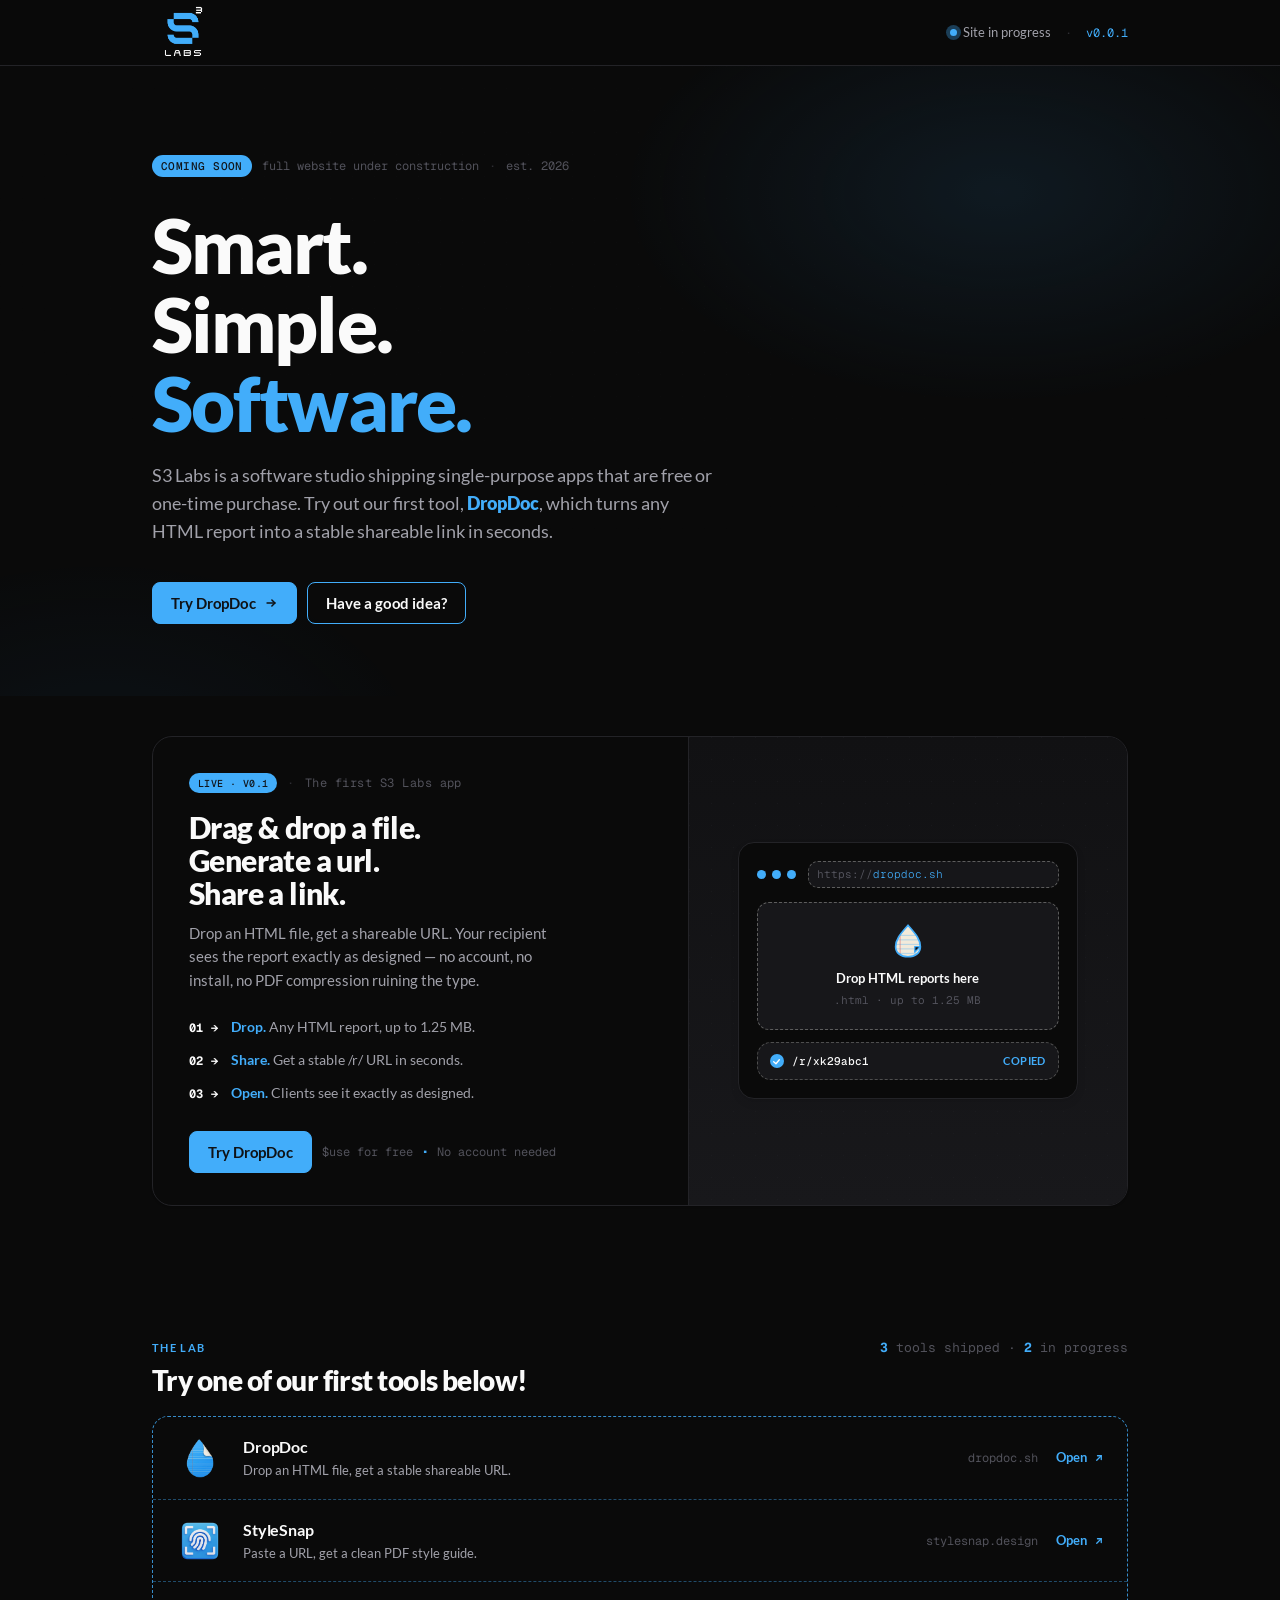
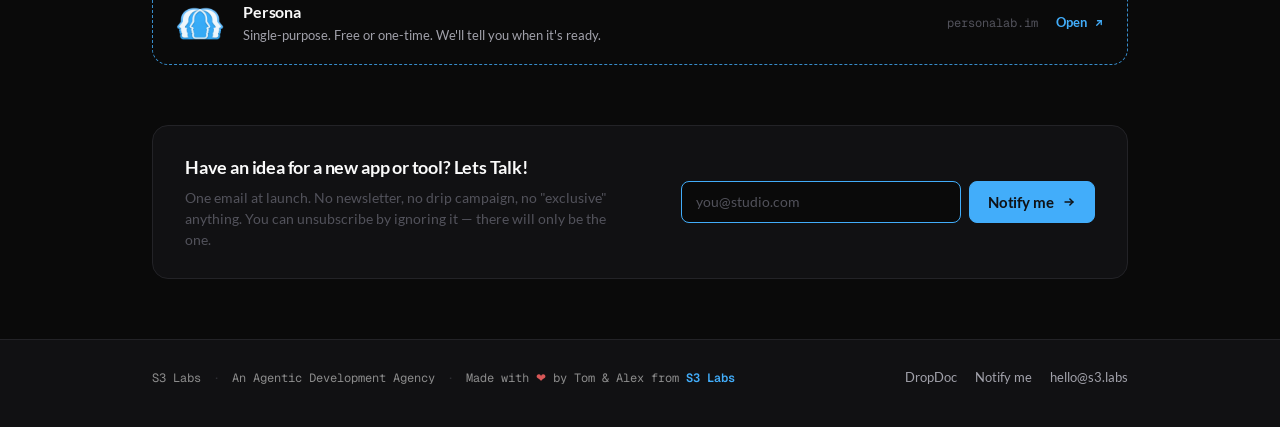
==== index.html @ e174dac1 "Cache-bust favicon with version query string Co-Authored-By: Claude Opus 4.8 (1M context) <noreply@a" ====
<!DOCTYPE html>
<html lang="en">
<head>
<meta charset="UTF-8" />
<meta name="viewport" content="width=device-width, initial-scale=1.0" />
<meta name="color-scheme" content="dark" />
<title>S3 Labs — Small software for people who want less software</title>
<meta name="description" content="S3 Labs is a software studio shipping single-purpose apps. No subscriptions, no upsells. DropDoc is live now." />
<link rel="icon" href="assets/favicon.png?v=2" type="image/png" />
<link rel="stylesheet" href="colors_and_type.css" />
<link rel="preconnect" href="https://fonts.googleapis.com" />
<link rel="preconnect" href="https://fonts.gstatic.com" crossorigin />
<link href="https://fonts.googleapis.com/css2?family=Geist+Mono:wght@400;500;700&display=swap" rel="stylesheet" />
<style>
  *,*::before,*::after{box-sizing:border-box;}
  html,body{margin:0;padding:0;}
  html{scroll-behavior:smooth;color-scheme:dark;}
  body{
    font-family:var(--font-sans);
    color:var(--text-primary);
    background:var(--surface-0);
    font-size:var(--fs-base);
    line-height:var(--lh-base);
    -webkit-font-smoothing:antialiased;
    -moz-osx-font-smoothing:grayscale;
  }
  a{color:inherit;text-decoration:none;}
  button{font:inherit;color:inherit;background:none;border:0;cursor:pointer;padding:0;}

  .container{max-width:1024px;margin:0 auto;padding:0 24px;}

  /* ---------- Header ---------- */
  .site-header{
    position:sticky;top:0;z-index:20;
    height:66px;
    background:rgba(10,10,10,.78);
    -webkit-backdrop-filter:blur(20px);
    backdrop-filter:blur(20px);
    border-bottom:1px solid var(--surface-border);
  }
  .site-header .inner{display:flex;align-items:center;justify-content:space-between;height:100%;}
  .brand-lockup{display:inline-flex;align-items:center;gap:10px;}
  .brand-logo{display:block;width:62px;height:64px;object-fit:contain;}
  .header-meta{
    display:flex;align-items:center;gap:14px;
    font-family:var(--font-mono);
    font-size:var(--fs-xs);
    color:var(--text-tertiary);
    font-variant-numeric:tabular-nums;
  }
  .header-meta .sep{color:var(--surface-border-strong);}
  .status-pill{
    display:inline-flex;align-items:center;gap:6px;
    font-family:var(--font-sans);
    font-size:13px;
    font-weight:var(--fw-regular);
    color:var(--text-secondary);
    line-height:1;
  }
  .status-dot{
    width:7px;height:7px;border-radius:50%;
    background:var(--brand);
    box-shadow:0 0 0 4px var(--brand-ring);
    animation:status-breath 2.4s var(--ease-out) infinite;
  }
  .header-version{color:var(--brand);}
  @keyframes status-breath{
    0%,100%{opacity:.85;}
    50%{opacity:1;box-shadow:0 0 0 6px var(--brand-ring);}
  }

  /* ---------- Hero ---------- */
  .hero{
    position:relative;
    padding:88px 0 72px;
    overflow:hidden;
  }
  .hero-aura{
    position:absolute;inset:0;pointer-events:none;
    background:
      radial-gradient(640px 360px at 78% 20%, var(--brand-soft) 0%, transparent 60%),
      radial-gradient(520px 320px at 8% 110%, rgba(46,157,241,.08) 0%, transparent 65%);
    opacity:.7;
  }
  .hero-aura::after{
    content:"";
    position:absolute;inset:0;
    background-image:
      linear-gradient(135deg,var(--surface-border) 1px,transparent 1px);
    background-size:22px 22px;
    opacity:.18;
    mask-image:radial-gradient(ellipse 70% 60% at 50% 30%,#000 30%,transparent 75%);
    -webkit-mask-image:radial-gradient(ellipse 70% 60% at 50% 30%,#000 30%,transparent 75%);
  }
  .hero .container{position:relative;}
  .hero-eyebrow{
    display:inline-flex;align-items:center;gap:10px;
    margin-bottom:28px;
    font-family:var(--font-mono);
    font-size:var(--fs-xs);
    color:var(--text-tertiary);
    font-variant-numeric:tabular-nums;
  }
  .pill{
    display:inline-flex;align-items:center;
    height:22px;padding:0 8px;
    border:1px solid var(--surface-border);
    border-radius:var(--radius-full);
    background:var(--surface-1);
    font-family:var(--font-sans);
    font-size:11px;
    font-weight:var(--fw-bold);
    letter-spacing:.04em;
    color:var(--text-secondary);
    text-transform:uppercase;
  }
  .pill.brand{
    background:var(--brand);
    border-color:transparent;
    color:#11151a;
    font-family:var(--font-mono);
    font-weight:500;
  }
  .dot{color:var(--surface-border-strong);}

  .hero h1{
    margin:0 0 20px;
    font-family:var(--font-sans);
    font-weight:var(--fw-black);
    font-size:clamp(40px,6.6vw,76px);
    line-height:1.04;
    letter-spacing:-0.025em;
    color:var(--text-primary);
    max-width:14ch;
    text-wrap:pretty;
  }
  .hero h1 .muted{color:var(--brand);display:block;}
  .hero-lead{
    margin:0 0 36px;
    font-size:18px;
    line-height:1.55;
    color:var(--text-secondary);
    max-width:56ch;
    font-weight:var(--fw-regular);
  }
  .hero-lead .brand-bold{color:var(--brand);font-weight:var(--fw-black);}
  .hero-ctas{display:flex;flex-wrap:wrap;gap:10px;align-items:center;}

  /* ---------- Buttons ---------- */
  .btn{
    display:inline-flex;align-items:center;gap:8px;
    height:42px;padding:0 18px;
    border-radius:var(--radius-md);
    font-size:var(--fs-md);
    font-weight:var(--fw-bold);
    letter-spacing:-0.005em;
    transition:background-color var(--dur-base) var(--ease-out),
               color var(--dur-base) var(--ease-out),
               border-color var(--dur-base) var(--ease-out);
  }
  .btn:focus-visible{
    outline:none;
    box-shadow:0 0 0 2px var(--brand-ring);
    border-color:var(--brand);
  }
  .btn-primary{
    background:var(--brand);color:#0f1216;
    border:1px solid var(--brand);
  }
  .btn-primary:hover{background:var(--brand-hover);border-color:var(--brand-hover);color:#0f1216;}
  .btn-ghost{
    background:transparent;
    color:var(--text-primary);
    border:1px solid var(--brand);
  }
  .btn-ghost:hover{background:var(--surface-1);border-color:var(--brand-hover);}
  .arrow{transition:transform var(--dur-base) var(--ease-out);}
  .btn:hover .arrow{transform:translateX(2px);}

  /* ---------- Featured DropDoc card ---------- */
  .featured{
    padding:40px 0 72px;
  }
  .featured-card{
    position:relative;
    border:1px solid var(--surface-border);
    border-radius:var(--radius-2xl);
    background:var(--surface-0);
    overflow:hidden;
    box-shadow:var(--shadow-sm);
    display:grid;
    grid-template-columns:1.1fr .9fr;
  }
  .featured-card .left{
    padding:36px 36px 32px;
    border-right:1px solid var(--surface-border);
    display:flex;flex-direction:column;
  }
  .featured-eyebrow{
    display:flex;align-items:center;gap:10px;
    font-family:var(--font-mono);
    font-size:var(--fs-xs);
    color:var(--text-tertiary);
    margin-bottom:18px;
    letter-spacing:.04em;
  }
  .featured-eyebrow .pill{height:20px;font-size:10px;}
  .featured-card h2{
    margin:0 0 12px;
    font-size:30px;
    font-weight:var(--fw-black);
    letter-spacing:-0.02em;
    line-height:1.1;
    color:var(--text-primary);
  }
  .featured-card .lede{
    margin:0 0 24px;
    font-size:15px;
    line-height:1.55;
    color:var(--text-secondary);
    max-width:42ch;
  }
  .steps{
    list-style:none;margin:0 0 28px;padding:0;
    display:grid;gap:12px;
  }
  .step{
    display:grid;
    grid-template-columns:auto 1fr;
    gap:12px;align-items:baseline;
  }
  .step-num{
    font-family:var(--font-mono);
    font-size:var(--fs-xs);
    color:var(--text-primary);
    font-weight:var(--fw-bold);
    letter-spacing:.04em;
    white-space:nowrap;
  }
  .step-text{font-size:14px;color:var(--text-primary);}
  .step-text b{font-weight:var(--fw-bold);color:var(--brand);}
  .step-text span{color:var(--text-secondary);}
  .featured-cta{margin-top:auto;display:flex;align-items:center;gap:10px;flex-wrap:wrap;}
  .featured-meta{
    font-family:var(--font-mono);font-size:var(--fs-xs);
    color:var(--text-tertiary);font-variant-numeric:tabular-nums;
    display:inline-flex;align-items:center;gap:8px;
  }
  .featured-meta .sep{color:var(--brand);font-weight:var(--fw-black);font-size:14px;}

  /* Right side mini-mock */
  .featured-card .right{
    position:relative;
    padding:32px;
    background:
      linear-gradient(180deg,var(--surface-1) 0%,var(--surface-2) 100%);
    display:flex;align-items:center;justify-content:center;
    overflow:hidden;
  }
  .right::before{
    content:"";position:absolute;inset:0;
    background-image:linear-gradient(135deg,var(--surface-border) 1px,transparent 1px);
    background-size:22px 22px;
    opacity:.35;
    pointer-events:none;
  }
  .mock{
    position:relative;
    width:100%;max-width:340px;
    background:var(--surface-0);
    border:1px solid var(--surface-border);
    border-radius:var(--radius-xl);
    padding:18px;
    box-shadow:var(--shadow-md);
  }
  .mock-bar{
    display:flex;align-items:center;gap:6px;
    margin-bottom:14px;
  }
  .mock-bar .tl{width:9px;height:9px;border-radius:50%;background:var(--brand);}
  .mock-url{
    margin-left:6px;
    flex:1;
    font-family:var(--font-mono);
    font-size:11px;
    color:var(--text-tertiary);
    background:#161619;
    border:1px dashed #5d5d5d;
    border-radius:10px;
    padding:4px 8px;
    overflow:hidden;text-overflow:ellipsis;white-space:nowrap;
  }
  .mock-url b{color:var(--brand);font-weight:300;}
  .mock-drop{
    border:1.5px dashed #5d5d5d;
    border-radius:var(--radius-lg);
    padding:20px;
    text-align:center;
    background:#17171a;
    position:relative;
    transition:border-color var(--dur-base) var(--ease-out),background-color var(--dur-base) var(--ease-out);
  }
  .mock-drop.over{
    border-color:var(--brand);
    background:var(--brand-soft);
  }
  .mock-drop .mark{
    width:36px;height:36px;margin:0 auto 10px;
    animation:brand-pulse 3.6s var(--ease-out) infinite;
  }
  @keyframes brand-pulse{
    0%,100%{transform:scale(1);opacity:.92;}
    50%{transform:scale(1.04);opacity:1;}
  }
  .mock-drop .label{font-size:13px;font-weight:var(--fw-bold);color:var(--text-primary);}
  .mock-drop .hint{
    margin-top:4px;
    font-family:var(--font-mono);
    font-size:11px;color:var(--text-tertiary);
  }
  .mock-result{
    display:flex;align-items:center;gap:8px;
    margin-top:12px;padding:10px 12px;
    border:1px dashed #4e4e4e;
    border-radius:14px;
    background:#17171a;
    font-family:var(--font-mono);
    font-size:11px;
    color:var(--text-secondary);
  }
  .mock-result .check{
    width:14px;height:14px;flex:0 0 14px;
    color:#fff;background:var(--brand);
    border-radius:50%;
    display:inline-flex;align-items:center;justify-content:center;
  }
  .mock-result .slug{color:var(--text-primary);font-weight:500;}
  .mock-result .copied{
    margin-left:auto;
    color:var(--brand);font-weight:var(--fw-bold);
    font-family:var(--font-sans);font-size:11px;
    letter-spacing:.04em;text-transform:uppercase;
  }

  /* ---------- Roadmap ---------- */
  .roadmap{padding:60px 0;}
  .section-head{
    display:flex;align-items:baseline;justify-content:space-between;
    gap:24px;margin-bottom:20px;
  }
  .section-eyebrow{
    font-family:var(--font-sans);
    font-size:11px;font-weight:var(--fw-bold);
    color:var(--brand);
    letter-spacing:.12em;
    text-transform:uppercase;
    padding-bottom:4px;
  }
  .section-title{
    margin:4px 0 0;
    font-size:28px;font-weight:var(--fw-black);
    letter-spacing:-0.02em;line-height:1.15;
    color:var(--text-primary);
  }
  .section-title .muted{color:var(--text-tertiary);}
  .section-meta{
    font-family:var(--font-mono);
    font-size:13px;
    color:var(--text-tertiary);
    font-variant-numeric:tabular-nums;
    white-space:nowrap;
  }
  .section-meta .num{color:var(--brand);font-weight:var(--fw-bold);}
  .section-meta .label{color:var(--text-tertiary);}

  .lab-list{
    border:1px dashed rgba(66,173,250,.8);
    border-radius:var(--radius-xl);
    overflow:hidden;
    background:transparent;
  }
  .lab-row{
    display:grid;
    grid-template-columns:auto 1fr auto auto;
    gap:18px;align-items:center;
    padding:18px 22px;
    border-bottom:1px dashed rgba(66,173,250,.4);
    transition:background-color var(--dur-base) var(--ease-out);
    cursor:pointer;
  }
  .lab-row:last-child{border-bottom:0;}
  .lab-row:hover{background:rgba(66,173,250,.06);}
  .lab-icon{
    width:50px;height:40px;
    border-radius:8px;
    display:block;
    object-fit:contain;
    background:transparent;
  }
  .lab-status{
    font-family:var(--font-sans);
    font-size:10px;font-weight:var(--fw-bold);
    letter-spacing:.1em;text-transform:uppercase;
    display:inline-flex;align-items:center;gap:6px;
  }
  .lab-status.live{color:var(--brand);}
  .lab-status.soon{color:var(--text-tertiary);}
  .lab-status .pip{
    width:6px;height:6px;border-radius:50%;
    background:currentColor;
  }
  .lab-name{
    display:flex;flex-direction:column;gap:2px;min-width:0;
  }
  .lab-name .n{font-size:16px;font-weight:var(--fw-bold);color:var(--text-primary);letter-spacing:-0.01em;}
  .lab-name .d{font-size:13px;color:var(--text-secondary);overflow:hidden;text-overflow:ellipsis;white-space:nowrap;}
  .lab-host{
    font-family:var(--font-mono);
    font-size:var(--fs-xs);
    color:var(--text-tertiary);
    font-variant-numeric:tabular-nums;
  }
  .lab-action{
    display:inline-flex;align-items:center;gap:6px;
    font-size:13px;font-weight:var(--fw-bold);
    color:var(--brand);
  }
  .lab-row:hover .lab-action .arrow{transform:translateX(2px);}

  /* ---------- Notify ---------- */
  .notify{
    padding:0 0 60px;
  }
  .notify-card{
    border:1px solid var(--surface-border);
    border-radius:var(--radius-xl);
    background:var(--surface-1);
    padding:28px 32px;
    display:grid;
    grid-template-columns:1fr auto;
    gap:24px;align-items:center;
  }
  .notify-card h3{
    margin:0 0 6px;font-size:18px;font-weight:var(--fw-bold);letter-spacing:-0.01em;
    color:var(--text-primary);
  }
  .notify-card p{margin:0;color:var(--text-tertiary);font-size:14px;max-width:54ch;}
  .notify-form{display:flex;gap:8px;align-items:center;}
  .notify-form input{
    height:42px;width:280px;
    padding:0 14px;
    font-family:var(--font-sans);font-size:14px;color:var(--text-primary);
    background:var(--surface-0);
    border:1px solid var(--brand);
    border-radius:var(--radius-md);
    transition:border-color var(--dur-base) var(--ease-out),box-shadow var(--dur-base) var(--ease-out);
  }
  .notify-form input::placeholder{color:var(--text-tertiary);}
  .notify-form input:focus{
    outline:none;border-color:var(--brand);
    box-shadow:0 0 0 3px var(--brand-ring);
  }
  .notify-form input.error{border-color:var(--danger);}
  .notify-success{
    display:none;align-items:center;gap:10px;
    padding:10px 14px;
    background:var(--brand-soft);
    border-radius:var(--radius-md);
    color:var(--brand-deep);
    font-size:14px;font-weight:var(--fw-bold);
  }
  .notify-success.show{display:inline-flex;}
  .notify-form.hidden{display:none;}
  .check-circle{
    width:16px;height:16px;border-radius:50%;
    background:var(--brand);color:#fff;
    display:inline-flex;align-items:center;justify-content:center;
  }

  /* ---------- Footer ---------- */
  .site-footer{
    border-top:1px solid var(--surface-border);
    padding:28px 0 40px;
    background:var(--surface-1);
  }
  .footer-inner{
    display:flex;align-items:center;justify-content:space-between;gap:20px;flex-wrap:wrap;
  }
  .footer-meta{
    font-family:var(--font-mono);font-size:var(--fs-xs);
    color:#8c8c8c;font-variant-numeric:tabular-nums;
    display:flex;align-items:center;gap:12px;flex-wrap:wrap;
  }
  .footer-meta .sep{color:var(--surface-border-strong);}
  .footer-meta .s3-link{color:var(--brand);font-weight:600;transition:color var(--dur-base) var(--ease-out);}
  .footer-meta .s3-link:hover{color:var(--brand-hover);}
  .footer-links{display:flex;gap:18px;font-size:13px;color:var(--text-secondary);}
  .footer-links a{transition:color var(--dur-base) var(--ease-out);}
  .footer-links a:hover{color:var(--brand);}

  /* ---------- Tiny screen ---------- */
  @media (max-width:760px){
    .featured-card{grid-template-columns:1fr;}
    .featured-card .left{border-right:0;border-bottom:1px solid var(--surface-border);padding:28px;}
    .featured-card .right{padding:28px;}
    .lab-row{grid-template-columns:auto 1fr;gap:8px 14px;}
    .lab-icon{width:36px;height:32px;}
    .lab-host,.lab-action{display:none;}
    .notify-card{grid-template-columns:1fr;}
    .notify-form input{width:100%;}
    .hero{padding:64px 0 56px;}
  }
</style>
</head>
<body>

<header class="site-header">
  <div class="container inner">
    <a class="brand-lockup" href="#top" aria-label="S3 Labs home">
      <img class="brand-logo" src="assets/s3-logo.png" alt="S3 Labs" width="62" height="64" />
    </a>
    <div class="header-meta">
      <span class="status-pill"><span class="status-dot" aria-hidden="true"></span>Site in progress</span>
      <span class="sep" aria-hidden="true">·</span>
      <span class="header-version">v0.0.1</span>
    </div>
  </div>
</header>

<main>
  <!-- HERO -->
  <section class="hero" id="top">
    <div class="hero-aura" aria-hidden="true"></div>
    <div class="container">
      <div class="hero-eyebrow">
        <span class="pill brand">Coming soon</span>
        <span>full website under construction</span>
        <span class="dot" aria-hidden="true">·</span>
        <span>est. 2026</span>
      </div>
      <h1>
        Smart.<br/>Simple.<br/>
        <span class="muted">Software.</span>
      </h1>
      <p class="hero-lead">
        S3 Labs is a software studio shipping single-purpose apps that are free or one-time purchase. Try out our first tool, <b class="brand-bold">DropDoc</b>, which turns any HTML report into a stable shareable link in seconds.
      </p>
      <div class="hero-ctas">
        <a class="btn btn-primary" href="https://dropdoc.sh" target="_blank" rel="noopener">
          Try DropDoc
          <svg class="arrow" width="14" height="14" viewBox="0 0 16 16" fill="none" stroke="currentColor" stroke-width="1.75" stroke-linecap="round" stroke-linejoin="round" aria-hidden="true">
            <path d="M3.5 8 H12.5" />
            <path d="M9 4.5 L12.5 8 L9 11.5" />
          </svg>
        </a>
        <a class="btn btn-ghost" href="#notify">Have a good idea?</a>
      </div>
    </div>
  </section>

  <!-- FEATURED DROPDOC -->
  <section class="featured" id="dropdoc">
    <div class="container">
      <div class="featured-card">
        <div class="left">
          <div class="featured-eyebrow">
            <span class="pill brand">Live · v0.1</span>
            <span class="dot" aria-hidden="true">·</span>
            <span>The first S3 Labs app</span>
          </div>
          <h2>Drag &amp; drop a file.<br/>Generate a url.<br/>Share a link.</h2>
          <p class="lede">
            Drop an HTML file, get a shareable URL. Your recipient sees the report exactly as designed — no account, no install, no PDF compression ruining the type.
          </p>
          <ul class="steps">
            <li class="step">
              <span class="step-num">01 →</span>
              <span class="step-text"><b>Drop.</b> <span>Any HTML report, up to 1.25 MB.</span></span>
            </li>
            <li class="step">
              <span class="step-num">02 →</span>
              <span class="step-text"><b>Share.</b> <span>Get a stable /r/ URL in seconds.</span></span>
            </li>
            <li class="step">
              <span class="step-num">03 →</span>
              <span class="step-text"><b>Open.</b> <span>Clients see it exactly as designed.</span></span>
            </li>
          </ul>
          <div class="featured-cta">
            <a class="btn btn-primary" href="https://dropdoc.sh" target="_blank" rel="noopener">Try DropDoc</a>
            <span class="featured-meta">
              <span>$use for free</span>
              <span class="sep">·</span>
              <span>No account needed</span>
            </span>
          </div>
        </div>

        <div class="right" aria-hidden="true">
          <div class="mock" id="mock">
            <div class="mock-bar">
              <span class="tl"></span><span class="tl"></span><span class="tl"></span>
              <span class="mock-url">https://<b>dropdoc.sh</b></span>
            </div>
            <div class="mock-drop" id="mockDrop">
              <div class="mark">
                <!-- Drop mark -->
                <svg viewBox="0 0 32 32" width="36" height="36" aria-hidden="true">
                  <defs>
                    <clipPath id="drop">
                      <path d="M16 2 C 22 9, 27 14, 27 21 C 27 26.5, 22.5 30, 16 30 C 9.5 30, 5 26.5, 5 21 C 5 14, 10 9, 16 2 Z"/>
                    </clipPath>
                  </defs>
                  <g clip-path="url(#drop)">
                    <rect x="0" y="0" width="32" height="32" fill="var(--mark-cream)"/>
                    <line x1="2" y1="11" x2="30" y2="11" stroke="var(--brand)" stroke-width=".6" opacity=".55"/>
                    <line x1="2" y1="15" x2="30" y2="15" stroke="var(--brand)" stroke-width=".6" opacity=".55"/>
                    <line x1="2" y1="19" x2="30" y2="19" stroke="var(--brand)" stroke-width=".6" opacity=".55"/>
                    <line x1="2" y1="23" x2="30" y2="23" stroke="var(--brand)" stroke-width=".6" opacity=".55"/>
                    <line x1="2" y1="27" x2="30" y2="27" stroke="var(--brand)" stroke-width=".6" opacity=".55"/>
                    <line x1="9" y1="3" x2="9" y2="30" stroke="var(--mark-red)" stroke-width=".6" opacity=".75"/>
                  </g>
                  <path d="M16 2 C 22 9, 27 14, 27 21 C 27 26.5, 22.5 30, 16 30 C 9.5 30, 5 26.5, 5 21 C 5 14, 10 9, 16 2 Z" fill="none" stroke="var(--brand)" stroke-width="1.5" stroke-linejoin="round"/>
                  <path d="M22 26 L27 21 L22 21 Z" fill="var(--surface-0)" stroke="var(--brand)" stroke-width="1.2" stroke-linejoin="round"/>
                </svg>
              </div>
              <div class="label">Drop HTML reports here</div>
              <div class="hint">.html · up to 1.25 MB</div>
            </div>
            <div class="mock-result">
              <span class="check" aria-hidden="true">
                <svg width="9" height="9" viewBox="0 0 16 16" fill="none" stroke="currentColor" stroke-width="2.4" stroke-linecap="round" stroke-linejoin="round">
                  <path d="M3 8.5 L7 12 L13 5"/>
                </svg>
              </span>
              <span class="slug">/r/xk29abc1</span>
              <span class="copied" id="mockCopied">Copied</span>
            </div>
          </div>
        </div>
      </div>
    </div>
  </section>

  <!-- ROADMAP -->
  <section class="roadmap" id="lab">
    <div class="container">
      <div class="section-head">
        <div>
          <div class="section-eyebrow">The lab</div>
          <h2 class="section-title">Try one of our first tools below!</h2>
        </div>
        <span class="section-meta"><span class="num">3</span> <span class="label">tools shipped</span> <span class="label">·</span> <span class="num">2</span> <span class="label">in progress</span></span>
      </div>

      <div class="lab-list" role="list">
        <a class="lab-row" role="listitem" href="https://dropdoc.sh" target="_blank" rel="noopener">
          <img class="lab-icon" src="assets/dropdoc-icon.png" alt="" aria-hidden="true" />
          <span class="lab-name">
            <span class="n">DropDoc</span>
            <span class="d">Drop an HTML file, get a stable shareable URL.</span>
          </span>
          <span class="lab-host">dropdoc.sh</span>
          <span class="lab-action">
            Open
            <svg class="arrow" width="12" height="12" viewBox="0 0 16 16" fill="none" stroke="currentColor" stroke-width="1.75" stroke-linecap="round" stroke-linejoin="round"><path d="M5 11 L11 5"/><path d="M6 5 H11 V10"/></svg>
          </span>
        </a>

        <a class="lab-row" role="listitem" href="https://stylesnap.design/" target="_blank" rel="noopener">
          <img class="lab-icon" src="assets/stylesnap-favicon-v2.png" alt="" aria-hidden="true" />
          <span class="lab-name">
            <span class="n">StyleSnap</span>
            <span class="d">Paste a URL, get a clean PDF style guide.</span>
          </span>
          <span class="lab-host">stylesnap.design</span>
          <span class="lab-action">
            Open
            <svg class="arrow" width="12" height="12" viewBox="0 0 16 16" fill="none" stroke="currentColor" stroke-width="1.75" stroke-linecap="round" stroke-linejoin="round"><path d="M5 11 L11 5"/><path d="M6 5 H11 V10"/></svg>
          </span>
        </a>

        <a class="lab-row" role="listitem" href="https://personalab.im/" target="_blank" rel="noopener">
          <img class="lab-icon" src="assets/persona-favicon.png" alt="" aria-hidden="true" />
          <span class="lab-name">
            <span class="n">Persona</span>
            <span class="d">Single-purpose. Free or one-time. We'll tell you when it's ready.</span>
          </span>
          <span class="lab-host">personalab.im</span>
          <span class="lab-action">
            Open
            <svg class="arrow" width="12" height="12" viewBox="0 0 16 16" fill="none" stroke="currentColor" stroke-width="1.75" stroke-linecap="round" stroke-linejoin="round"><path d="M5 11 L11 5"/><path d="M6 5 H11 V10"/></svg>
          </span>
        </a>
      </div>
    </div>
  </section>

  <!-- NOTIFY -->
  <section class="notify" id="notify">
    <div class="container">
      <div class="notify-card">
        <div>
          <h3>Have an idea for a new app or tool? Lets Talk!</h3>
          <p>One email at launch. No newsletter, no drip campaign, no "exclusive" anything. You can unsubscribe by ignoring it — there will only be the one.</p>
        </div>
        <form class="notify-form" id="notifyForm" novalidate>
          <input id="email" type="email" placeholder="you@studio.com" autocomplete="email" required />
          <button class="btn btn-primary" type="submit" id="notifyBtn">
            Notify me
            <svg class="arrow" width="14" height="14" viewBox="0 0 16 16" fill="none" stroke="currentColor" stroke-width="1.75" stroke-linecap="round" stroke-linejoin="round"><path d="M3.5 8 H12.5"/><path d="M9 4.5 L12.5 8 L9 11.5"/></svg>
          </button>
        </form>
        <div class="notify-success" id="notifySuccess">
          <span class="check-circle" aria-hidden="true">
            <svg width="10" height="10" viewBox="0 0 16 16" fill="none" stroke="currentColor" stroke-width="2.4" stroke-linecap="round" stroke-linejoin="round"><path d="M3 8.5 L7 12 L13 5"/></svg>
          </span>
          <span id="notifySuccessText">You're on the list. We'll only send the launch note.</span>
        </div>
      </div>
    </div>
  </section>
</main>

<footer class="site-footer">
  <div class="container footer-inner">
    <div class="footer-meta">
      <span>S3 Labs</span>
      <span class="sep">·</span>
      <span>An Agentic Development Agency</span>
      <span class="sep">·</span>
      <span>Made with <span style="color:var(--mark-red);" aria-label="love">❤</span> by Tom &amp; Alex from <a class="s3-link" href="https://s3labs.tech" target="_blank" rel="noopener">S3 Labs</a></span>
    </div>
    <div class="footer-links">
      <a href="https://dropdoc.sh" target="_blank" rel="noopener">DropDoc</a>
      <a href="#notify">Notify me</a>
      <a href="mailto:tom@casalabs.shop">hello@s3.labs</a>
    </div>
  </div>
</footer>

<script>
  // --- Mock interaction: hover the dropzone, watch the "copied" state ---
  (function(){
    const drop = document.getElementById('mockDrop');
    const copied = document.getElementById('mockCopied');
    if(!drop || !copied) return;
    let t1, t2;
    drop.addEventListener('mouseenter', () => {
      drop.classList.add('over');
      copied.style.opacity = '0';
      copied.textContent = 'Generating';
      copied.style.color = 'var(--text-tertiary)';
      clearTimeout(t1); clearTimeout(t2);
      t1 = setTimeout(() => {
        copied.style.opacity = '1';
      }, 80);
      t2 = setTimeout(() => {
        copied.textContent = 'Copied';
        copied.style.color = 'var(--brand)';
      }, 900);
    });
    drop.addEventListener('mouseleave', () => {
      drop.classList.remove('over');
    });
  })();

  // --- Notify form: client-side only, persists locally ---
  (function(){
    const form = document.getElementById('notifyForm');
    const input = document.getElementById('email');
    const ok = document.getElementById('notifySuccess');
    const okText = document.getElementById('notifySuccessText');
    if(!form) return;

    // Restore prior submission
    try{
      const saved = localStorage.getItem('s3:notify');
      if(saved){
        form.classList.add('hidden');
        ok.classList.add('show');
        okText.textContent = "You're on the list (" + saved + "). We'll only send the launch note.";
      }
    }catch(e){}

    const valid = (v) => /^[^\s@]+@[^\s@]+\.[^\s@]{2,}$/.test(v);

    form.addEventListener('submit', (e) => {
      e.preventDefault();
      const v = input.value.trim();
      if(!valid(v)){
        input.classList.add('error');
        input.focus();
        return;
      }
      input.classList.remove('error');
      try{ localStorage.setItem('s3:notify', v); }catch(e){}
      form.classList.add('hidden');
      ok.classList.add('show');
      okText.textContent = "You're on the list (" + v + "). We'll only send the launch note.";
    });

    input.addEventListener('input', () => input.classList.remove('error'));
  })();
</script>

</body>
</html>
---- colors_and_type.css ----
/* ============================================================
   DropDoc / S3 Labs — colors & type foundations
   Sans family: Lato (bundled .ttf in fonts/).
   Mono family: Geist Mono (Google Fonts CDN — no file uploaded).
   ============================================================ */

@font-face { font-family: "Lato"; font-style: normal; font-weight: 300;
  src: url("fonts/Lato-Light.ttf") format("truetype"); font-display: swap; }
@font-face { font-family: "Lato"; font-style: normal; font-weight: 400;
  src: url("fonts/Lato-Regular.ttf") format("truetype"); font-display: swap; }
@font-face { font-family: "Lato"; font-style: italic; font-weight: 400;
  src: url("fonts/Lato-Italic.ttf") format("truetype"); font-display: swap; }
@font-face { font-family: "Lato"; font-style: normal; font-weight: 700;
  src: url("fonts/Lato-Bold.ttf") format("truetype"); font-display: swap; }
@font-face { font-family: "Lato"; font-style: normal; font-weight: 900;
  src: url("fonts/Lato-Black.ttf") format("truetype"); font-display: swap; }

:root {
  color-scheme: dark;

  /* Surfaces — dark by default */
  --surface-0: #0a0a0a;
  --surface-1: #111113;
  --surface-2: #18181b;
  --surface-border: #232327;
  --surface-border-strong: #2e2e33;

  /* Text */
  --text-primary:   #fafafa;
  --text-secondary: #a1a1aa;
  --text-tertiary:  #52525b;

  /* Brand */
  --brand:       #42adfa;
  --brand-hover: #6cc1fb;
  --brand-soft:  rgba(66, 173, 250, 0.14);
  --brand-ring:  rgba(66, 173, 250, 0.32);
  --brand-deep:  #cfe6fa;

  /* Mark accents (glyph only) */
  --mark-red:   #D85858;
  --mark-cream: #F2EADA;
  --mark-tan:   #B9A986;

  /* Semantic */
  --success: #16A34A; --success-soft: #F0FDF4;
  --danger:  #DC2626; --danger-soft:  #FEF2F2;
  --warning: #D97706; --warning-soft: #FFFBEB;

  /* Radii */
  --radius-sm: 6px; --radius-md: 8px; --radius-lg: 12px;
  --radius-xl: 16px; --radius-2xl: 20px; --radius-full: 9999px;

  /* Spacing */
  --space-1:4px; --space-2:8px; --space-3:12px; --space-4:16px;
  --space-5:20px; --space-6:24px; --space-8:32px; --space-10:40px;
  --space-12:48px; --space-16:64px;

  /* Shadows */
  --shadow-xs: 0 1px 2px 0 rgba(9,9,11,.04);
  --shadow-sm: 0 1px 3px 0 rgba(9,9,11,.06), 0 1px 2px -1px rgba(9,9,11,.04);
  --shadow-md: 0 4px 12px -2px rgba(9,9,11,.08), 0 2px 4px -2px rgba(9,9,11,.04);

  /* Motion */
  --ease-out: cubic-bezier(0.22, 1, 0.36, 1);
  --dur-fast: 120ms; --dur-base: 200ms; --dur-slow: 320ms;

  /* Families — Lato is the brand face */
  --font-sans: "Lato", -apple-system, BlinkMacSystemFont, "Segoe UI", sans-serif;
  --font-mono: "Geist Mono", ui-monospace, "SF Mono", Menlo, Consolas, monospace;

  /* Weights — Lato ships 100/300/400/700/900 */
  --fw-thin:     100;
  --fw-light:    300;
  --fw-regular:  400;
  --fw-bold:     700;
  --fw-black:    900;

  /* Sizes (Lato runs slightly smaller on the cap height than Geist,
     so display nudges up 2px and tracking loosens a hair) */
  --fs-display: 36px;
  --fs-xl:      22px;
  --fs-lg:      17px;
  --fs-md:      15px;
  --fs-base:    14px;
  --fs-sm:      13px;
  --fs-xs:      12px;

  --lh-tight: 1.15;
  --lh-snug:  1.3;
  --lh-base:  1.5;
  --lh-relaxed: 1.65;

  --track-tight:  -0.015em;
  --track-snug:   -0.005em;
  --track-normal: 0;
}

/* Semantic roles */
.ds-display, h1.ds {
  font-family: var(--font-sans); font-size: var(--fs-display);
  font-weight: var(--fw-black); line-height: var(--lh-tight);
  letter-spacing: var(--track-tight); color: var(--text-primary);
}
.ds-h2, h2.ds {
  font-family: var(--font-sans); font-size: var(--fs-md);
  font-weight: var(--fw-bold); letter-spacing: var(--track-snug);
  color: var(--text-primary);
}
.ds-lead {
  font-family: var(--font-sans); font-size: var(--fs-md);
  line-height: var(--lh-relaxed); color: var(--text-secondary);
}
.ds-body, p.ds {
  font-family: var(--font-sans); font-size: var(--fs-base);
  line-height: var(--lh-base); color: var(--text-primary);
}
.ds-body-sm { font-family: var(--font-sans); font-size: var(--fs-sm); line-height: var(--lh-base); }
.ds-meta {
  font-family: var(--font-mono); font-size: var(--fs-xs);
  color: var(--text-tertiary); font-variant-numeric: tabular-nums;
}
.ds-label {
  font-family: var(--font-sans); font-size: var(--fs-xs);
  font-weight: var(--fw-bold); color: var(--text-secondary);
}
.ds-code, code.ds {
  font-family: var(--font-mono); font-size: 0.9em;
  background: var(--surface-2); padding: 1px 6px;
  border-radius: var(--radius-sm);
}

.ds-fg1{color:var(--text-primary);} .ds-fg2{color:var(--text-secondary);} .ds-fg3{color:var(--text-tertiary);}
.ds-brand{color:var(--brand);}
.ds-bg0{background:var(--surface-0);} .ds-bg1{background:var(--surface-1);} .ds-bg2{background:var(--surface-2);}

::selection { background: var(--brand); color: #fff; }
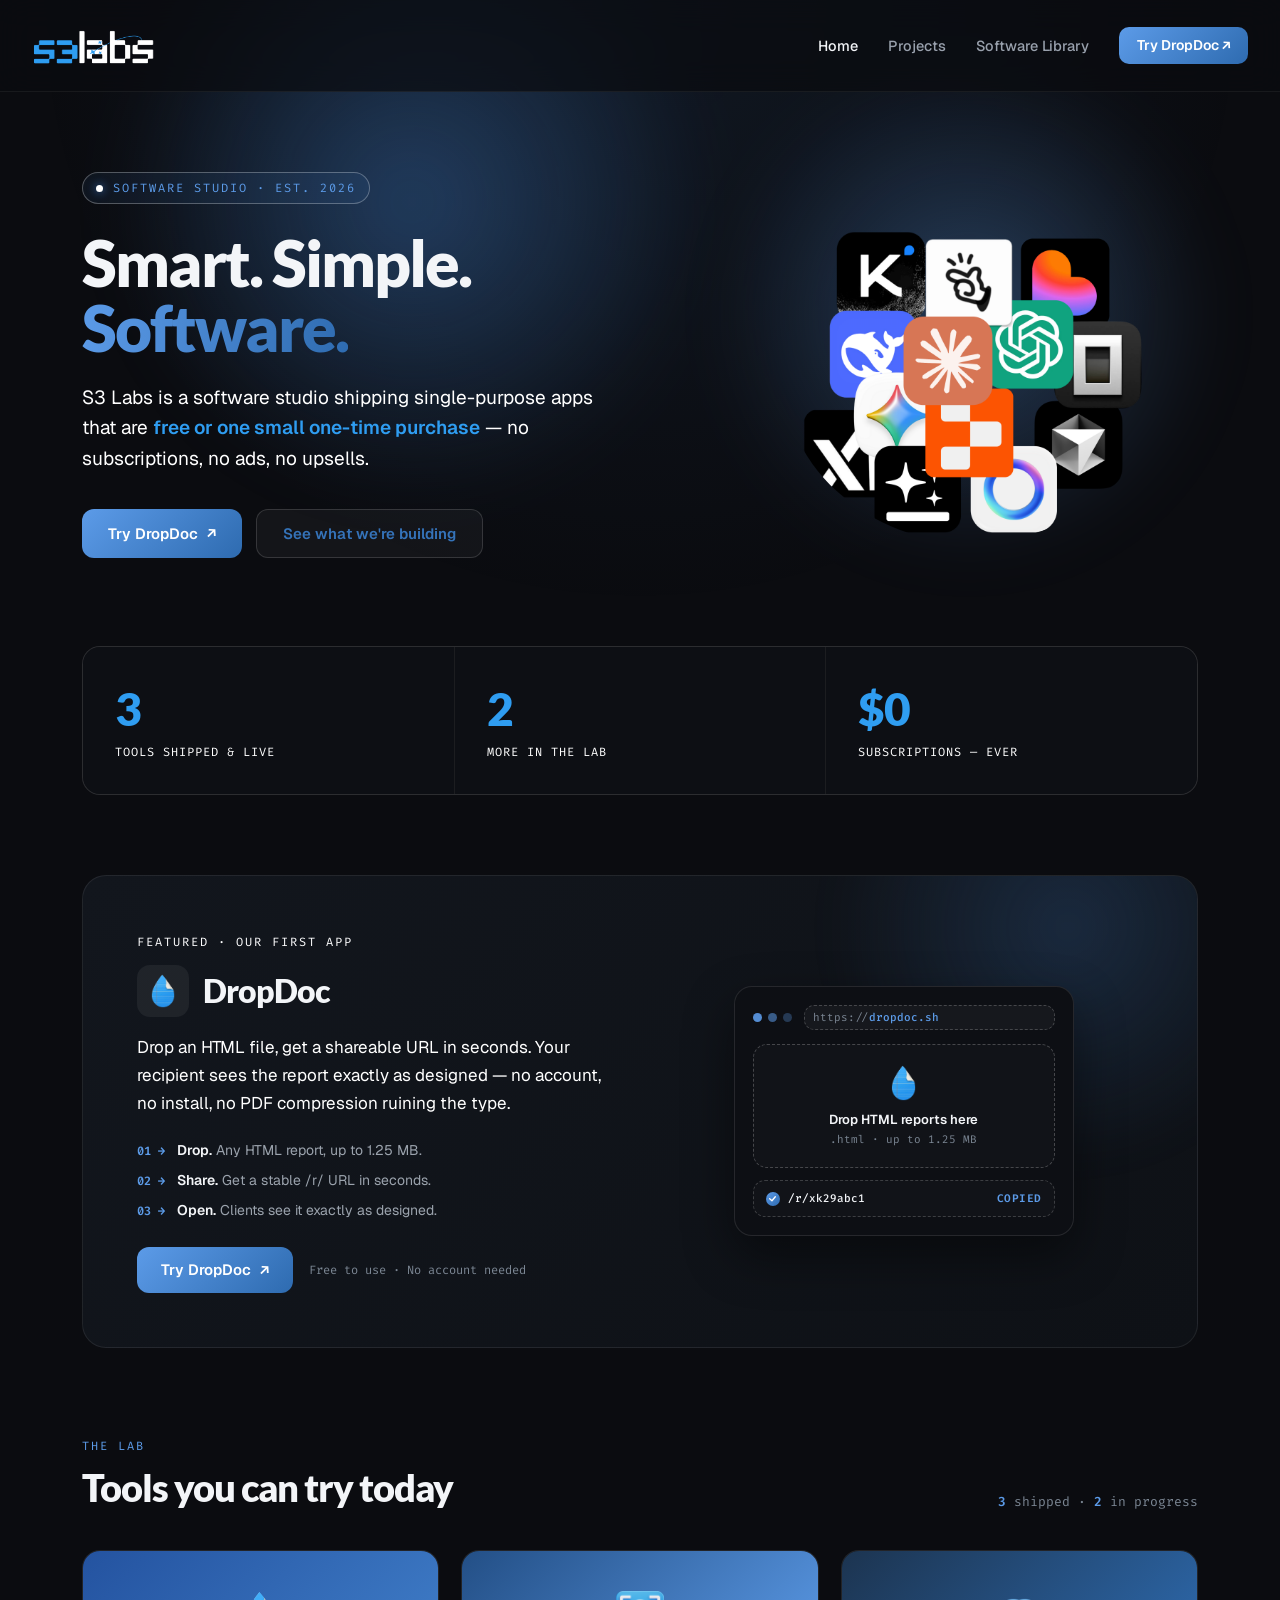
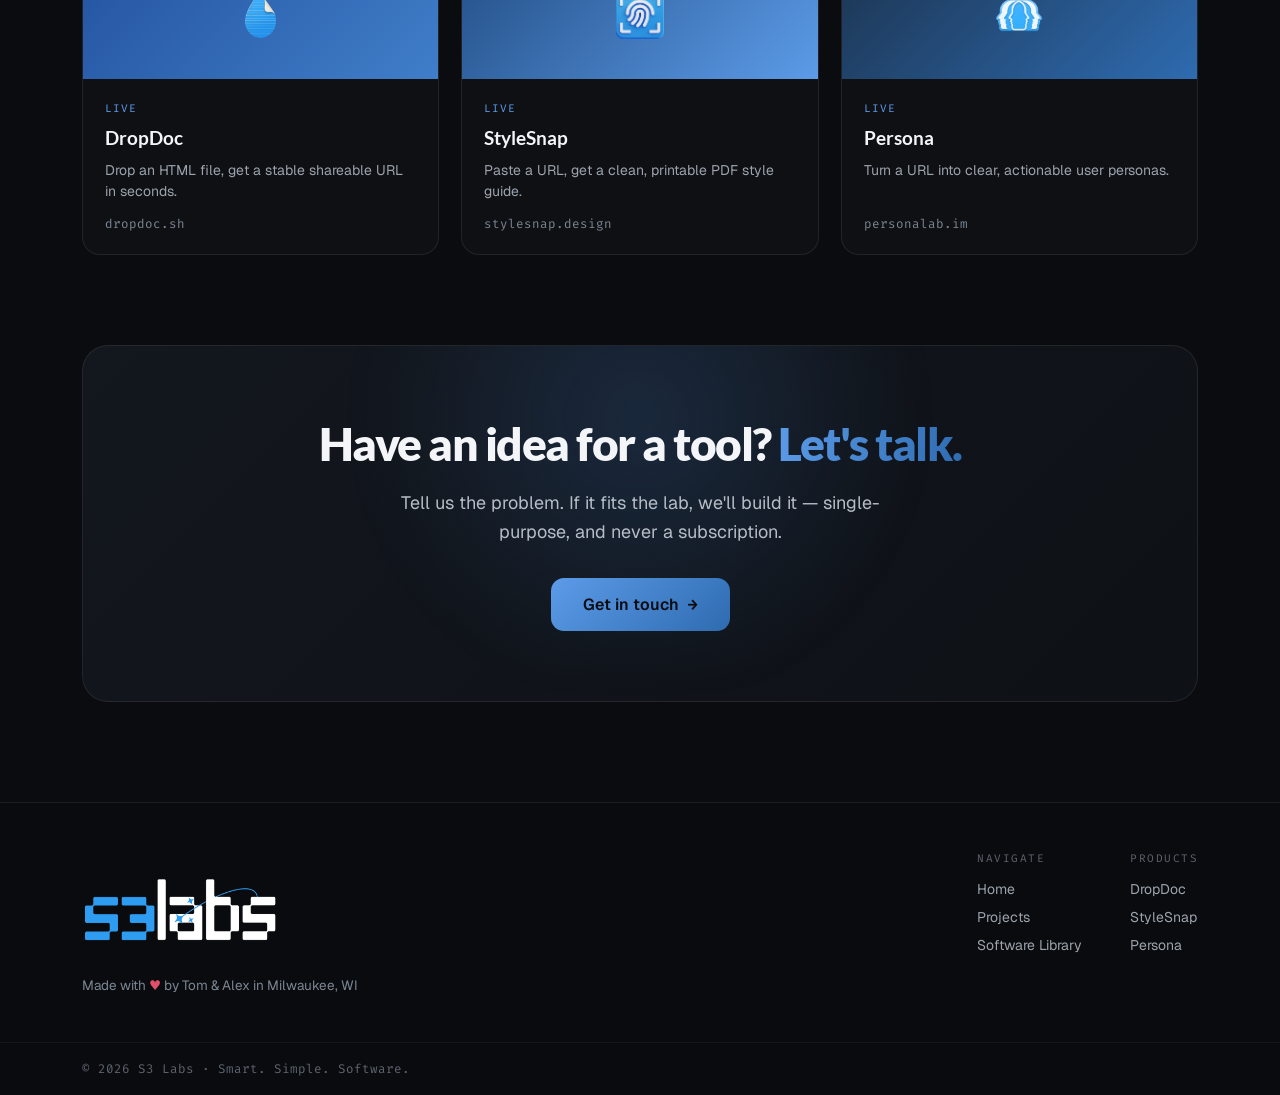
==== commit f0ba0f36: "Replace coming-soon page with full site redesign Implement the Claude Design handoff: three-page dar" ====
--- a/index.html
+++ b/index.html
@@ -1,808 +1,215 @@
 <!DOCTYPE html>
 <html lang="en">
 <head>
-<meta charset="UTF-8" />
-<meta name="viewport" content="width=device-width, initial-scale=1.0" />
-<meta name="color-scheme" content="dark" />
-<title>S3 Labs — Small software for people who want less software</title>
-<meta name="description" content="S3 Labs is a software studio shipping single-purpose apps. No subscriptions, no upsells. DropDoc is live now." />
-<link rel="icon" href="assets/favicon.png?v=2" type="image/png" />
-<link rel="stylesheet" href="colors_and_type.css" />
-<link rel="preconnect" href="https://fonts.googleapis.com" />
-<link rel="preconnect" href="https://fonts.gstatic.com" crossorigin />
-<link href="https://fonts.googleapis.com/css2?family=Geist+Mono:wght@400;500;700&display=swap" rel="stylesheet" />
-<style>
-  *,*::before,*::after{box-sizing:border-box;}
-  html,body{margin:0;padding:0;}
-  html{scroll-behavior:smooth;color-scheme:dark;}
-  body{
-    font-family:var(--font-sans);
-    color:var(--text-primary);
-    background:var(--surface-0);
-    font-size:var(--fs-base);
-    line-height:var(--lh-base);
-    -webkit-font-smoothing:antialiased;
-    -moz-osx-font-smoothing:grayscale;
-  }
-  a{color:inherit;text-decoration:none;}
-  button{font:inherit;color:inherit;background:none;border:0;cursor:pointer;padding:0;}
-
-  .container{max-width:1024px;margin:0 auto;padding:0 24px;}
-
-  /* ---------- Header ---------- */
-  .site-header{
-    position:sticky;top:0;z-index:20;
-    height:66px;
-    background:rgba(10,10,10,.78);
-    -webkit-backdrop-filter:blur(20px);
-    backdrop-filter:blur(20px);
-    border-bottom:1px solid var(--surface-border);
-  }
-  .site-header .inner{display:flex;align-items:center;justify-content:space-between;height:100%;}
-  .brand-lockup{display:inline-flex;align-items:center;gap:10px;}
-  .brand-logo{display:block;width:62px;height:64px;object-fit:contain;}
-  .header-meta{
-    display:flex;align-items:center;gap:14px;
-    font-family:var(--font-mono);
-    font-size:var(--fs-xs);
-    color:var(--text-tertiary);
-    font-variant-numeric:tabular-nums;
-  }
-  .header-meta .sep{color:var(--surface-border-strong);}
-  .status-pill{
-    display:inline-flex;align-items:center;gap:6px;
-    font-family:var(--font-sans);
-    font-size:13px;
-    font-weight:var(--fw-regular);
-    color:var(--text-secondary);
-    line-height:1;
-  }
-  .status-dot{
-    width:7px;height:7px;border-radius:50%;
-    background:var(--brand);
-    box-shadow:0 0 0 4px var(--brand-ring);
-    animation:status-breath 2.4s var(--ease-out) infinite;
-  }
-  .header-version{color:var(--brand);}
-  @keyframes status-breath{
-    0%,100%{opacity:.85;}
-    50%{opacity:1;box-shadow:0 0 0 6px var(--brand-ring);}
-  }
-
-  /* ---------- Hero ---------- */
-  .hero{
-    position:relative;
-    padding:88px 0 72px;
-    overflow:hidden;
-  }
-  .hero-aura{
-    position:absolute;inset:0;pointer-events:none;
-    background:
-      radial-gradient(640px 360px at 78% 20%, var(--brand-soft) 0%, transparent 60%),
-      radial-gradient(520px 320px at 8% 110%, rgba(46,157,241,.08) 0%, transparent 65%);
-    opacity:.7;
-  }
-  .hero-aura::after{
-    content:"";
-    position:absolute;inset:0;
-    background-image:
-      linear-gradient(135deg,var(--surface-border) 1px,transparent 1px);
-    background-size:22px 22px;
-    opacity:.18;
-    mask-image:radial-gradient(ellipse 70% 60% at 50% 30%,#000 30%,transparent 75%);
-    -webkit-mask-image:radial-gradient(ellipse 70% 60% at 50% 30%,#000 30%,transparent 75%);
-  }
-  .hero .container{position:relative;}
-  .hero-eyebrow{
-    display:inline-flex;align-items:center;gap:10px;
-    margin-bottom:28px;
-    font-family:var(--font-mono);
-    font-size:var(--fs-xs);
-    color:var(--text-tertiary);
-    font-variant-numeric:tabular-nums;
-  }
-  .pill{
-    display:inline-flex;align-items:center;
-    height:22px;padding:0 8px;
-    border:1px solid var(--surface-border);
-    border-radius:var(--radius-full);
-    background:var(--surface-1);
-    font-family:var(--font-sans);
-    font-size:11px;
-    font-weight:var(--fw-bold);
-    letter-spacing:.04em;
-    color:var(--text-secondary);
-    text-transform:uppercase;
-  }
-  .pill.brand{
-    background:var(--brand);
-    border-color:transparent;
-    color:#11151a;
-    font-family:var(--font-mono);
-    font-weight:500;
-  }
-  .dot{color:var(--surface-border-strong);}
-
-  .hero h1{
-    margin:0 0 20px;
-    font-family:var(--font-sans);
-    font-weight:var(--fw-black);
-    font-size:clamp(40px,6.6vw,76px);
-    line-height:1.04;
-    letter-spacing:-0.025em;
-    color:var(--text-primary);
-    max-width:14ch;
-    text-wrap:pretty;
-  }
-  .hero h1 .muted{color:var(--brand);display:block;}
-  .hero-lead{
-    margin:0 0 36px;
-    font-size:18px;
-    line-height:1.55;
-    color:var(--text-secondary);
-    max-width:56ch;
-    font-weight:var(--fw-regular);
-  }
-  .hero-lead .brand-bold{color:var(--brand);font-weight:var(--fw-black);}
-  .hero-ctas{display:flex;flex-wrap:wrap;gap:10px;align-items:center;}
-
-  /* ---------- Buttons ---------- */
-  .btn{
-    display:inline-flex;align-items:center;gap:8px;
-    height:42px;padding:0 18px;
-    border-radius:var(--radius-md);
-    font-size:var(--fs-md);
-    font-weight:var(--fw-bold);
-    letter-spacing:-0.005em;
-    transition:background-color var(--dur-base) var(--ease-out),
-               color var(--dur-base) var(--ease-out),
-               border-color var(--dur-base) var(--ease-out);
-  }
-  .btn:focus-visible{
-    outline:none;
-    box-shadow:0 0 0 2px var(--brand-ring);
-    border-color:var(--brand);
-  }
-  .btn-primary{
-    background:var(--brand);color:#0f1216;
-    border:1px solid var(--brand);
-  }
-  .btn-primary:hover{background:var(--brand-hover);border-color:var(--brand-hover);color:#0f1216;}
-  .btn-ghost{
-    background:transparent;
-    color:var(--text-primary);
-    border:1px solid var(--brand);
-  }
-  .btn-ghost:hover{background:var(--surface-1);border-color:var(--brand-hover);}
-  .arrow{transition:transform var(--dur-base) var(--ease-out);}
-  .btn:hover .arrow{transform:translateX(2px);}
-
-  /* ---------- Featured DropDoc card ---------- */
-  .featured{
-    padding:40px 0 72px;
-  }
-  .featured-card{
-    position:relative;
-    border:1px solid var(--surface-border);
-    border-radius:var(--radius-2xl);
-    background:var(--surface-0);
-    overflow:hidden;
-    box-shadow:var(--shadow-sm);
-    display:grid;
-    grid-template-columns:1.1fr .9fr;
-  }
-  .featured-card .left{
-    padding:36px 36px 32px;
-    border-right:1px solid var(--surface-border);
-    display:flex;flex-direction:column;
-  }
-  .featured-eyebrow{
-    display:flex;align-items:center;gap:10px;
-    font-family:var(--font-mono);
-    font-size:var(--fs-xs);
-    color:var(--text-tertiary);
-    margin-bottom:18px;
-    letter-spacing:.04em;
-  }
-  .featured-eyebrow .pill{height:20px;font-size:10px;}
-  .featured-card h2{
-    margin:0 0 12px;
-    font-size:30px;
-    font-weight:var(--fw-black);
-    letter-spacing:-0.02em;
-    line-height:1.1;
-    color:var(--text-primary);
-  }
-  .featured-card .lede{
-    margin:0 0 24px;
-    font-size:15px;
-    line-height:1.55;
-    color:var(--text-secondary);
-    max-width:42ch;
-  }
-  .steps{
-    list-style:none;margin:0 0 28px;padding:0;
-    display:grid;gap:12px;
-  }
-  .step{
-    display:grid;
-    grid-template-columns:auto 1fr;
-    gap:12px;align-items:baseline;
-  }
-  .step-num{
-    font-family:var(--font-mono);
-    font-size:var(--fs-xs);
-    color:var(--text-primary);
-    font-weight:var(--fw-bold);
-    letter-spacing:.04em;
-    white-space:nowrap;
-  }
-  .step-text{font-size:14px;color:var(--text-primary);}
-  .step-text b{font-weight:var(--fw-bold);color:var(--brand);}
-  .step-text span{color:var(--text-secondary);}
-  .featured-cta{margin-top:auto;display:flex;align-items:center;gap:10px;flex-wrap:wrap;}
-  .featured-meta{
-    font-family:var(--font-mono);font-size:var(--fs-xs);
-    color:var(--text-tertiary);font-variant-numeric:tabular-nums;
-    display:inline-flex;align-items:center;gap:8px;
-  }
-  .featured-meta .sep{color:var(--brand);font-weight:var(--fw-black);font-size:14px;}
-
-  /* Right side mini-mock */
-  .featured-card .right{
-    position:relative;
-    padding:32px;
-    background:
-      linear-gradient(180deg,var(--surface-1) 0%,var(--surface-2) 100%);
-    display:flex;align-items:center;justify-content:center;
-    overflow:hidden;
-  }
-  .right::before{
-    content:"";position:absolute;inset:0;
-    background-image:linear-gradient(135deg,var(--surface-border) 1px,transparent 1px);
-    background-size:22px 22px;
-    opacity:.35;
-    pointer-events:none;
-  }
-  .mock{
-    position:relative;
-    width:100%;max-width:340px;
-    background:var(--surface-0);
-    border:1px solid var(--surface-border);
-    border-radius:var(--radius-xl);
-    padding:18px;
-    box-shadow:var(--shadow-md);
-  }
-  .mock-bar{
-    display:flex;align-items:center;gap:6px;
-    margin-bottom:14px;
-  }
-  .mock-bar .tl{width:9px;height:9px;border-radius:50%;background:var(--brand);}
-  .mock-url{
-    margin-left:6px;
-    flex:1;
-    font-family:var(--font-mono);
-    font-size:11px;
-    color:var(--text-tertiary);
-    background:#161619;
-    border:1px dashed #5d5d5d;
-    border-radius:10px;
-    padding:4px 8px;
-    overflow:hidden;text-overflow:ellipsis;white-space:nowrap;
-  }
-  .mock-url b{color:var(--brand);font-weight:300;}
-  .mock-drop{
-    border:1.5px dashed #5d5d5d;
-    border-radius:var(--radius-lg);
-    padding:20px;
-    text-align:center;
-    background:#17171a;
-    position:relative;
-    transition:border-color var(--dur-base) var(--ease-out),background-color var(--dur-base) var(--ease-out);
-  }
-  .mock-drop.over{
-    border-color:var(--brand);
-    background:var(--brand-soft);
-  }
-  .mock-drop .mark{
-    width:36px;height:36px;margin:0 auto 10px;
-    animation:brand-pulse 3.6s var(--ease-out) infinite;
-  }
-  @keyframes brand-pulse{
-    0%,100%{transform:scale(1);opacity:.92;}
-    50%{transform:scale(1.04);opacity:1;}
-  }
-  .mock-drop .label{font-size:13px;font-weight:var(--fw-bold);color:var(--text-primary);}
-  .mock-drop .hint{
-    margin-top:4px;
-    font-family:var(--font-mono);
-    font-size:11px;color:var(--text-tertiary);
-  }
-  .mock-result{
-    display:flex;align-items:center;gap:8px;
-    margin-top:12px;padding:10px 12px;
-    border:1px dashed #4e4e4e;
-    border-radius:14px;
-    background:#17171a;
-    font-family:var(--font-mono);
-    font-size:11px;
-    color:var(--text-secondary);
-  }
-  .mock-result .check{
-    width:14px;height:14px;flex:0 0 14px;
-    color:#fff;background:var(--brand);
-    border-radius:50%;
-    display:inline-flex;align-items:center;justify-content:center;
-  }
-  .mock-result .slug{color:var(--text-primary);font-weight:500;}
-  .mock-result .copied{
-    margin-left:auto;
-    color:var(--brand);font-weight:var(--fw-bold);
-    font-family:var(--font-sans);font-size:11px;
-    letter-spacing:.04em;text-transform:uppercase;
-  }
-
-  /* ---------- Roadmap ---------- */
-  .roadmap{padding:60px 0;}
-  .section-head{
-    display:flex;align-items:baseline;justify-content:space-between;
-    gap:24px;margin-bottom:20px;
-  }
-  .section-eyebrow{
-    font-family:var(--font-sans);
-    font-size:11px;font-weight:var(--fw-bold);
-    color:var(--brand);
-    letter-spacing:.12em;
-    text-transform:uppercase;
-    padding-bottom:4px;
-  }
-  .section-title{
-    margin:4px 0 0;
-    font-size:28px;font-weight:var(--fw-black);
-    letter-spacing:-0.02em;line-height:1.15;
-    color:var(--text-primary);
-  }
-  .section-title .muted{color:var(--text-tertiary);}
-  .section-meta{
-    font-family:var(--font-mono);
-    font-size:13px;
-    color:var(--text-tertiary);
-    font-variant-numeric:tabular-nums;
-    white-space:nowrap;
-  }
-  .section-meta .num{color:var(--brand);font-weight:var(--fw-bold);}
-  .section-meta .label{color:var(--text-tertiary);}
-
-  .lab-list{
-    border:1px dashed rgba(66,173,250,.8);
-    border-radius:var(--radius-xl);
-    overflow:hidden;
-    background:transparent;
-  }
-  .lab-row{
-    display:grid;
-    grid-template-columns:auto 1fr auto auto;
-    gap:18px;align-items:center;
-    padding:18px 22px;
-    border-bottom:1px dashed rgba(66,173,250,.4);
-    transition:background-color var(--dur-base) var(--ease-out);
-    cursor:pointer;
-  }
-  .lab-row:last-child{border-bottom:0;}
-  .lab-row:hover{background:rgba(66,173,250,.06);}
-  .lab-icon{
-    width:50px;height:40px;
-    border-radius:8px;
-    display:block;
-    object-fit:contain;
-    background:transparent;
-  }
-  .lab-status{
-    font-family:var(--font-sans);
-    font-size:10px;font-weight:var(--fw-bold);
-    letter-spacing:.1em;text-transform:uppercase;
-    display:inline-flex;align-items:center;gap:6px;
-  }
-  .lab-status.live{color:var(--brand);}
-  .lab-status.soon{color:var(--text-tertiary);}
-  .lab-status .pip{
-    width:6px;height:6px;border-radius:50%;
-    background:currentColor;
-  }
-  .lab-name{
-    display:flex;flex-direction:column;gap:2px;min-width:0;
-  }
-  .lab-name .n{font-size:16px;font-weight:var(--fw-bold);color:var(--text-primary);letter-spacing:-0.01em;}
-  .lab-name .d{font-size:13px;color:var(--text-secondary);overflow:hidden;text-overflow:ellipsis;white-space:nowrap;}
-  .lab-host{
-    font-family:var(--font-mono);
-    font-size:var(--fs-xs);
-    color:var(--text-tertiary);
-    font-variant-numeric:tabular-nums;
-  }
-  .lab-action{
-    display:inline-flex;align-items:center;gap:6px;
-    font-size:13px;font-weight:var(--fw-bold);
-    color:var(--brand);
-  }
-  .lab-row:hover .lab-action .arrow{transform:translateX(2px);}
-
-  /* ---------- Notify ---------- */
-  .notify{
-    padding:0 0 60px;
-  }
-  .notify-card{
-    border:1px solid var(--surface-border);
-    border-radius:var(--radius-xl);
-    background:var(--surface-1);
-    padding:28px 32px;
-    display:grid;
-    grid-template-columns:1fr auto;
-    gap:24px;align-items:center;
-  }
-  .notify-card h3{
-    margin:0 0 6px;font-size:18px;font-weight:var(--fw-bold);letter-spacing:-0.01em;
-    color:var(--text-primary);
-  }
-  .notify-card p{margin:0;color:var(--text-tertiary);font-size:14px;max-width:54ch;}
-  .notify-form{display:flex;gap:8px;align-items:center;}
-  .notify-form input{
-    height:42px;width:280px;
-    padding:0 14px;
-    font-family:var(--font-sans);font-size:14px;color:var(--text-primary);
-    background:var(--surface-0);
-    border:1px solid var(--brand);
-    border-radius:var(--radius-md);
-    transition:border-color var(--dur-base) var(--ease-out),box-shadow var(--dur-base) var(--ease-out);
-  }
-  .notify-form input::placeholder{color:var(--text-tertiary);}
-  .notify-form input:focus{
-    outline:none;border-color:var(--brand);
-    box-shadow:0 0 0 3px var(--brand-ring);
-  }
-  .notify-form input.error{border-color:var(--danger);}
-  .notify-success{
-    display:none;align-items:center;gap:10px;
-    padding:10px 14px;
-    background:var(--brand-soft);
-    border-radius:var(--radius-md);
-    color:var(--brand-deep);
-    font-size:14px;font-weight:var(--fw-bold);
-  }
-  .notify-success.show{display:inline-flex;}
-  .notify-form.hidden{display:none;}
-  .check-circle{
-    width:16px;height:16px;border-radius:50%;
-    background:var(--brand);color:#fff;
-    display:inline-flex;align-items:center;justify-content:center;
-  }
-
-  /* ---------- Footer ---------- */
-  .site-footer{
-    border-top:1px solid var(--surface-border);
-    padding:28px 0 40px;
-    background:var(--surface-1);
-  }
-  .footer-inner{
-    display:flex;align-items:center;justify-content:space-between;gap:20px;flex-wrap:wrap;
-  }
-  .footer-meta{
-    font-family:var(--font-mono);font-size:var(--fs-xs);
-    color:#8c8c8c;font-variant-numeric:tabular-nums;
-    display:flex;align-items:center;gap:12px;flex-wrap:wrap;
-  }
-  .footer-meta .sep{color:var(--surface-border-strong);}
-  .footer-meta .s3-link{color:var(--brand);font-weight:600;transition:color var(--dur-base) var(--ease-out);}
-  .footer-meta .s3-link:hover{color:var(--brand-hover);}
-  .footer-links{display:flex;gap:18px;font-size:13px;color:var(--text-secondary);}
-  .footer-links a{transition:color var(--dur-base) var(--ease-out);}
-  .footer-links a:hover{color:var(--brand);}
-
-  /* ---------- Tiny screen ---------- */
-  @media (max-width:760px){
-    .featured-card{grid-template-columns:1fr;}
-    .featured-card .left{border-right:0;border-bottom:1px solid var(--surface-border);padding:28px;}
-    .featured-card .right{padding:28px;}
-    .lab-row{grid-template-columns:auto 1fr;gap:8px 14px;}
-    .lab-icon{width:36px;height:32px;}
-    .lab-host,.lab-action{display:none;}
-    .notify-card{grid-template-columns:1fr;}
-    .notify-form input{width:100%;}
-    .hero{padding:64px 0 56px;}
-  }
-</style>
+<meta charset="utf-8">
+<meta name="viewport" content="width=device-width, initial-scale=1">
+<title>S3 Labs — Smart. Simple. Software.</title>
+<meta name="description" content="S3 Labs is a software studio shipping single-purpose apps that are free or one small one-time purchase. No subscriptions, no ads, no upsells.">
+<meta property="og:type" content="website">
+<meta property="og:title" content="S3 Labs — Smart. Simple. Software.">
+<meta property="og:description" content="Single-purpose apps that are free or one small one-time purchase. No subscriptions, no ads, no upsells.">
+<meta property="og:site_name" content="S3 Labs">
+<meta property="og:url" content="https://s3labs.tech/">
+<meta name="twitter:card" content="summary">
+<link rel="icon" href="assets/img/favicon.png?v=3">
+<link rel="preconnect" href="https://fonts.googleapis.com">
+<link rel="preconnect" href="https://fonts.gstatic.com" crossorigin>
+<link href="https://fonts.googleapis.com/css2?family=Geist:wght@300;400;500;600&family=Fira+Code:wght@400;500;600&display=swap" rel="stylesheet">
+<link rel="stylesheet" href="assets/css/styles.css">
+<noscript><style>[data-reveal]{opacity:1!important;transform:none!important}</style></noscript>
 </head>
 <body>
-
-<header class="site-header">
-  <div class="container inner">
-    <a class="brand-lockup" href="#top" aria-label="S3 Labs home">
-      <img class="brand-logo" src="assets/s3-logo.png" alt="S3 Labs" width="62" height="64" />
-    </a>
-    <div class="header-meta">
-      <span class="status-pill"><span class="status-dot" aria-hidden="true"></span>Site in progress</span>
-      <span class="sep" aria-hidden="true">·</span>
-      <span class="header-version">v0.0.1</span>
+<div style="position:relative;width:100%;min-height:100vh;">
+
+  <!-- aurora backdrop -->
+  <div style="position:fixed;inset:0;z-index:0;overflow:hidden;pointer-events:none;">
+    <div style="position:absolute;top:-12%;left:8%;width:620px;height:620px;border-radius:50%;background:radial-gradient(circle at center,rgba(64,126,201,.40),rgba(64,126,201,0) 68%);filter:blur(30px);animation:floatA 16s ease-in-out infinite;"></div>
+    <div style="position:absolute;top:6%;right:4%;width:520px;height:520px;border-radius:50%;background:radial-gradient(circle at center,rgba(92,155,232,.34),rgba(92,155,232,0) 68%);filter:blur(30px);animation:floatB 19s ease-in-out infinite;"></div>
+    <div style="position:absolute;inset:0;background:radial-gradient(circle at 50% 0%,rgba(64,126,201,.10),transparent 55%);"></div>
+  </div>
+
+  <!-- NAV -->
+  <nav style="position:fixed;top:0;left:0;right:0;z-index:50;display:flex;align-items:center;justify-content:space-between;padding:16px 32px;background:rgba(11,12,16,.72);backdrop-filter:blur(16px);-webkit-backdrop-filter:blur(16px);border-bottom:1px solid rgba(255,255,255,.06);">
+    <a href="index.html" style="display:flex;align-items:center;gap:11px;"><img src="assets/img/logo-s3labs.png" alt="S3 Labs" style="height:59px;width:124px;display:block;"></a>
+    <div style="display:flex;align-items:center;gap:30px;">
+      <a href="index.html" style="font-size:14.5px;color:#F3F5F8;font-weight:500;">Home</a>
+      <a href="projects.html" style="font-size:14.5px;color:#99A1AD;font-weight:500;" class="hv1">Projects</a>
+      <a href="library.html" style="font-size:14.5px;color:#99A1AD;font-weight:500;" class="hv1">Software Library</a>
+      <a href="https://dropdoc.sh" target="_blank" style="font-size:14px;font-weight:600;color:#FFFFFF;background:linear-gradient(135deg,#5C9BE8,#2E6BB0);padding:9px 18px;border-radius:10px;" class="hv2">Try DropDoc <span style="font-family:'Fira Code';">↗</span></a>
     </div>
+  </nav>
+
+  <div style="position:relative;z-index:1;">
+
+    <!-- HERO -->
+    <section style="max-width:1180px;margin:0 auto;padding:172px 32px 70px;display:grid;grid-template-columns:1.15fr .85fr;gap:56px;align-items:center;">
+      <div>
+        <div data-reveal style="opacity:0;transform:translateY(24px);transition:opacity .7s cubic-bezier(.2,.7,.2,1),transform .7s cubic-bezier(.2,.7,.2,1);display:inline-flex;align-items:center;gap:10px;font-family:'Fira Code';font-size:12px;letter-spacing:2px;text-transform:uppercase;color:#5C9BE8;border:1px solid #ffffff47;background:rgba(92,155,232,.07);padding:7px 13px;border-radius:100px;margin-bottom:26px;">
+          <span style="width:7px;height:7px;border-radius:50%;box-shadow:0 0 10px #3A78C8;background-color:#ffffff;"></span>Software Studio · Est. 2026
+        </div>
+        <h1 data-reveal data-reveal-delay="80" style="opacity:0;transform:translateY(24px);transition:opacity .7s cubic-bezier(.2,.7,.2,1) .05s,transform .7s cubic-bezier(.2,.7,.2,1) .05s;font-family:'Lato';font-weight:900;font-size:64px;line-height:1.02;letter-spacing:-2px;margin:0 0 22px;">Smart. Simple.<br><span style="background:linear-gradient(100deg,#5C9BE8,#2E6BB0);-webkit-background-clip:text;background-clip:text;color:transparent;">Software.</span></h1>
+        <p data-reveal data-reveal-delay="160" style="opacity:0;transform:translateY(24px);transition:opacity .7s cubic-bezier(.2,.7,.2,1),transform .7s cubic-bezier(.2,.7,.2,1);font-size:19px;line-height:1.62;color:#ffffff;max-width:520px;margin:0 0 34px;">S3 Labs is a software studio shipping single-purpose apps that are <span style="color:#2F9DF1;font-weight:600;">free or one small one-time purchase</span> — no subscriptions, no ads, no upsells.</p>
+        <div data-reveal data-reveal-delay="240" style="opacity:0;transform:translateY(24px);transition:opacity .7s cubic-bezier(.2,.7,.2,1),transform .7s cubic-bezier(.2,.7,.2,1);display:flex;gap:14px;flex-wrap:wrap;">
+          <a href="https://dropdoc.sh" target="_blank" style="display:inline-flex;align-items:center;gap:9px;font-weight:600;font-size:15px;color:#ffffff;background:linear-gradient(135deg,#5C9BE8,#2E6BB0);padding:14px 26px;border-radius:12px;" class="hv3">Try DropDoc <span style="font-family:'Fira Code';">↗</span></a>
+          <a href="projects.html" style="display:inline-flex;align-items:center;font-weight:600;font-size:15px;color:#3573b9;background:rgba(255,255,255,.04);border:1px solid rgba(255,255,255,.14);padding:14px 26px;border-radius:12px;" class="hv4">See what we're building</a>
+        </div>
+      </div>
+
+      <div data-reveal data-reveal-delay="200" style="opacity:0;transform:translateY(24px);transition:opacity .8s cubic-bezier(.2,.7,.2,1),transform .8s cubic-bezier(.2,.7,.2,1);display:flex;justify-content:center;">
+        <div style="position:relative;width:100%;max-width:385px;display:grid;place-items:center;">
+          <div style="position:relative;width:100%;max-width:415px;border-radius:50%;overflow:hidden;display:grid;place-items:center;background-color:#0D0F1400;">
+            <img src="assets/img/hero-s3-mark.png" alt="S3 Labs mark" style="width:100%;max-width:356px;height:auto;object-fit:contain;display:block;transform:translateY(5%);">
+          </div>
+        </div>
+      </div>
+    </section>
+
+    <!-- STATS -->
+    <section style="max-width:1180px;margin:0 auto;padding:18px 32px 80px;">
+      <div data-reveal style="opacity:0;transform:translateY(24px);transition:opacity .7s cubic-bezier(.2,.7,.2,1),transform .7s cubic-bezier(.2,.7,.2,1);display:grid;grid-template-columns:repeat(3,1fr);gap:1px;background:rgba(255,255,255,.07);border:1px solid rgba(255,255,255,.07);border-radius:18px;overflow:hidden;">
+        <div style="background:#0D0F14;padding:34px 32px;">
+          <div style="font-family:'Lato';font-weight:900;font-size:46px;letter-spacing:-1px;"><span data-count="3" style="color:#2F9DF1;">3</span></div>
+          <div style="font-family:'Fira Code';font-size:12px;letter-spacing:1px;text-transform:uppercase;color:#ffffff;margin-top:8px;">Tools shipped &amp; live</div>
+        </div>
+        <div style="background:#0D0F14;padding:34px 32px;">
+          <div style="font-family:'Lato';font-weight:900;font-size:46px;letter-spacing:-1px;"><span data-count="2" style="color:#2F9DF1;">2</span></div>
+          <div style="font-family:'Fira Code';font-size:12px;letter-spacing:1px;text-transform:uppercase;color:#ffffff;margin-top:8px;">More in the lab</div>
+        </div>
+        <div style="background:#0D0F14;padding:34px 32px;">
+          <div style="font-family:'Lato';font-weight:900;font-size:46px;letter-spacing:-1px;"><span data-count="0" data-prefix="$" style="color:#2F9DF1;">$0</span></div>
+          <div style="font-family:'Fira Code';font-size:12px;letter-spacing:1px;text-transform:uppercase;color:#ffffff;margin-top:8px;">Subscriptions — ever</div>
+        </div>
+      </div>
+    </section>
+
+    <!-- FEATURED: DROPDOC -->
+    <section style="max-width:1180px;margin:0 auto;padding:0 32px 90px;">
+      <div data-reveal style="opacity:0;transform:translateY(24px);transition:opacity .7s cubic-bezier(.2,.7,.2,1),transform .7s cubic-bezier(.2,.7,.2,1);position:relative;border:1px solid rgba(255,255,255,.08);border-radius:24px;overflow:hidden;background:linear-gradient(135deg,#12161D,#0E1116);">
+        <div style="position:absolute;top:-40%;right:-10%;width:480px;height:480px;border-radius:50%;background:radial-gradient(circle,rgba(64,126,201,.22),transparent 70%);filter:blur(20px);pointer-events:none;"></div>
+        <div style="position:relative;display:grid;grid-template-columns:1fr 1fr;gap:48px;padding:54px;align-items:center;">
+          <div>
+            <span style="font-family:'Fira Code';font-size:12px;letter-spacing:2px;text-transform:uppercase;color:#fefeff;">Featured · Our first app</span>
+            <h3 style="display:flex;align-items:center;gap:14px;margin:14px 0 16px;">
+              <span style="display:grid;place-items:center;width:52px;height:52px;border-radius:13px;background:rgba(255,255,255,.06);flex:none;"><img src="assets/img/logo-dropdoc-icon.png" alt="DropDoc" style="width:34px;height:34px;object-fit:contain;display:block;"></span>
+              <span style="font-family:'Lato';font-weight:900;font-size:32px;letter-spacing:-1px;">DropDoc</span>
+            </h3>
+            <p style="font-size:17px;line-height:1.65;color:#ffffff;margin:0 0 24px;">Drop an HTML file, get a shareable URL in seconds. Your recipient sees the report exactly as designed — no account, no install, no PDF compression ruining the type.</p>
+            <div style="display:grid;gap:12px;margin:0 0 28px;">
+              <div style="display:grid;grid-template-columns:auto 1fr;gap:12px;align-items:baseline;"><span style="font-family:'Fira Code';font-size:12px;font-weight:600;color:#5C9BE8;white-space:nowrap;">01 →</span><span style="font-size:14px;"><b style="color:#F3F5F8;font-weight:600;">Drop.</b> <span style="color:#9BA3AD;">Any HTML report, up to 1.25 MB.</span></span></div>
+              <div style="display:grid;grid-template-columns:auto 1fr;gap:12px;align-items:baseline;"><span style="font-family:'Fira Code';font-size:12px;font-weight:600;color:#5C9BE8;white-space:nowrap;">02 →</span><span style="font-size:14px;"><b style="color:#F3F5F8;font-weight:600;">Share.</b> <span style="color:#9BA3AD;">Get a stable /r/ URL in seconds.</span></span></div>
+              <div style="display:grid;grid-template-columns:auto 1fr;gap:12px;align-items:baseline;"><span style="font-family:'Fira Code';font-size:12px;font-weight:600;color:#5C9BE8;white-space:nowrap;">03 →</span><span style="font-size:14px;"><b style="color:#F3F5F8;font-weight:600;">Open.</b> <span style="color:#9BA3AD;">Clients see it exactly as designed.</span></span></div>
+            </div>
+            <div style="display:flex;align-items:center;gap:16px;flex-wrap:wrap;">
+              <a href="https://dropdoc.sh" target="_blank" style="display:inline-flex;align-items:center;gap:9px;font-weight:600;font-size:15px;color:#ffffff;background:linear-gradient(135deg,#5C9BE8,#2E6BB0);padding:13px 24px;border-radius:12px;" class="hv3">Try DropDoc <span style="font-family:'Fira Code';">↗</span></a>
+              <span style="font-family:'Fira Code';font-size:12px;color:#7B8693;">Free to use · No account needed</span>
+            </div>
+          </div>
+
+          <div style="display:flex;justify-content:center;">
+            <div style="position:relative;width:100%;max-width:340px;background:#0D0F14;border:1px solid rgba(255,255,255,.1);border-radius:18px;padding:18px;box-shadow:0 20px 50px rgba(0,0,0,.45);" aria-hidden="true">
+              <div style="display:flex;align-items:center;gap:6px;margin-bottom:14px;">
+                <span style="width:9px;height:9px;border-radius:50%;background:rgba(92,155,232,.9);"></span>
+                <span style="width:9px;height:9px;border-radius:50%;background:rgba(92,155,232,.55);"></span>
+                <span style="width:9px;height:9px;border-radius:50%;background:rgba(92,155,232,.3);"></span>
+                <span style="margin-left:6px;flex:1;font-family:'Fira Code';font-size:11px;color:#7B8693;background:rgba(255,255,255,.04);border:1px dashed rgba(255,255,255,.2);border-radius:10px;padding:4px 8px;overflow:hidden;text-overflow:ellipsis;white-space:nowrap;">https://<b style="color:#5C9BE8;font-weight:500;">dropdoc.sh</b></span>
+              </div>
+              <div id="mockDrop" style="border:1.5px dashed rgba(255,255,255,.22);border-radius:14px;padding:20px;text-align:center;background:rgba(255,255,255,.02);transition:border-color .25s,background .25s;">
+                <img src="assets/img/logo-dropdoc-icon.png" alt="" style="width:36px;height:36px;object-fit:contain;display:block;margin:0 auto 10px;animation:brandPulse 3.6s ease-in-out infinite;">
+                <div style="font-size:13px;font-weight:600;color:#F3F5F8;">Drop HTML reports here</div>
+                <div style="margin-top:4px;font-family:'Fira Code';font-size:11px;color:#7B8693;">.html · up to 1.25 MB</div>
+              </div>
+              <div style="display:flex;align-items:center;gap:8px;margin-top:12px;padding:10px 12px;border:1px dashed rgba(255,255,255,.18);border-radius:12px;background:rgba(255,255,255,.02);font-family:'Fira Code';font-size:11px;color:#9BA3AD;">
+                <span style="width:14px;height:14px;flex:none;color:#fff;background:linear-gradient(135deg,#5C9BE8,#2E6BB0);border-radius:50%;display:inline-flex;align-items:center;justify-content:center;"><svg width="9" height="9" viewBox="0 0 16 16" fill="none" stroke="currentColor" stroke-width="2.4" stroke-linecap="round" stroke-linejoin="round"><path d="M3 8.5 L7 12 L13 5"></path></svg></span>
+                <span style="color:#F3F5F8;font-weight:500;">/r/xk29abc1</span>
+                <span id="mockCopied" style="margin-left:auto;font-weight:600;font-size:11px;letter-spacing:.5px;text-transform:uppercase;color:#5C9BE8;transition:opacity .2s;">Copied</span>
+              </div>
+            </div>
+          </div>
+        </div>
+      </div>
+    </section>
+
+    <!-- THE LAB -->
+    <section style="max-width:1180px;margin:0 auto;padding:0 32px 90px;">
+      <div style="display:flex;align-items:end;justify-content:space-between;margin-bottom:40px;flex-wrap:wrap;gap:16px;">
+        <div data-reveal style="opacity:0;transform:translateY(24px);transition:opacity .7s cubic-bezier(.2,.7,.2,1),transform .7s cubic-bezier(.2,.7,.2,1);">
+          <span style="display:block;font-family:'Fira Code';font-size:12px;letter-spacing:2px;text-transform:uppercase;color:#5C9BE8;margin-bottom:10px;">The Lab</span>
+          <h2 style="font-family:'Lato';font-weight:900;font-size:38px;letter-spacing:-1px;margin:0;">Tools you can try today</h2>
+        </div>
+        <span data-reveal style="opacity:0;transform:translateY(24px);transition:opacity .7s cubic-bezier(.2,.7,.2,1),transform .7s cubic-bezier(.2,.7,.2,1);font-family:'Fira Code';font-size:13px;color:#7B8693;"><span style="color:#5C9BE8;font-weight:600;">3</span> shipped · <span style="color:#5C9BE8;font-weight:600;">2</span> in progress</span>
+      </div>
+      <div style="display:grid;grid-template-columns:repeat(3,1fr);gap:22px;">
+        <a href="https://dropdoc.sh" target="_blank" data-reveal data-reveal-delay="0" style="opacity:0;transform:translateY(24px);transition:opacity .7s cubic-bezier(.2,.7,.2,1),transform .7s cubic-bezier(.2,.7,.2,1),border-color .25s;display:flex;flex-direction:column;border:1px solid rgba(255,255,255,.08);border-radius:18px;overflow:hidden;background:rgba(255,255,255,.02);" class="hv9">
+          <div style="height:128px;background:linear-gradient(135deg,#2453a0,#407EC9);display:grid;place-items:center;"><img src="assets/img/logo-dropdoc-icon.png" alt="DropDoc" style="width:48px;height:48px;object-fit:contain;display:block;"></div>
+          <div style="padding:22px;flex:1;display:flex;flex-direction:column;">
+            <span style="font-family:'Fira Code';font-size:11px;letter-spacing:1px;text-transform:uppercase;color:#5C9BE8;">Live</span>
+            <h3 style="font-family:'Lato';font-weight:700;font-size:19px;line-height:1.2;margin:11px 0 10px;">DropDoc</h3>
+            <p style="font-size:14px;line-height:1.5;color:#9BA3AD;margin:0;flex:1;">Drop an HTML file, get a stable shareable URL in seconds.</p>
+            <span style="font-family:'Fira Code';font-size:12.5px;color:#7B8693;margin-top:14px;">dropdoc.sh</span>
+          </div>
+        </a>
+        <a href="https://stylesnap.design" target="_blank" data-reveal data-reveal-delay="120" style="opacity:0;transform:translateY(24px);transition:opacity .7s cubic-bezier(.2,.7,.2,1),transform .7s cubic-bezier(.2,.7,.2,1),border-color .25s;display:flex;flex-direction:column;border:1px solid rgba(255,255,255,.08);border-radius:18px;overflow:hidden;background:rgba(255,255,255,.02);" class="hv9">
+          <div style="height:128px;background:linear-gradient(135deg,#234f86,#5C9BE8);display:grid;place-items:center;"><img src="assets/img/logo-stylesnap-icon.png" alt="StyleSnap" style="width:48px;height:48px;object-fit:contain;display:block;"></div>
+          <div style="padding:22px;flex:1;display:flex;flex-direction:column;">
+            <span style="font-family:'Fira Code';font-size:11px;letter-spacing:1px;text-transform:uppercase;color:#5C9BE8;">Live</span>
+            <h3 style="font-family:'Lato';font-weight:700;font-size:19px;line-height:1.2;margin:11px 0 10px;">StyleSnap</h3>
+            <p style="font-size:14px;line-height:1.5;color:#9BA3AD;margin:0;flex:1;">Paste a URL, get a clean, printable PDF style guide.</p>
+            <span style="font-family:'Fira Code';font-size:12.5px;color:#7B8693;margin-top:14px;">stylesnap.design</span>
+          </div>
+        </a>
+        <a href="https://personalab.im" target="_blank" data-reveal data-reveal-delay="240" style="opacity:0;transform:translateY(24px);transition:opacity .7s cubic-bezier(.2,.7,.2,1),transform .7s cubic-bezier(.2,.7,.2,1),border-color .25s;display:flex;flex-direction:column;border:1px solid rgba(255,255,255,.08);border-radius:18px;overflow:hidden;background:rgba(255,255,255,.02);" class="hv9">
+          <div style="height:128px;background:linear-gradient(135deg,#1c3450,#2E6BB0);display:grid;place-items:center;"><img src="assets/img/logo-persona-icon.png" alt="Persona" style="width:48px;height:48px;object-fit:contain;display:block;"></div>
+          <div style="padding:22px;flex:1;display:flex;flex-direction:column;">
+            <span style="font-family:'Fira Code';font-size:11px;letter-spacing:1px;text-transform:uppercase;color:#5C9BE8;">Live</span>
+            <h3 style="font-family:'Lato';font-weight:700;font-size:19px;line-height:1.2;margin:11px 0 10px;">Persona</h3>
+            <p style="font-size:14px;line-height:1.5;color:#9BA3AD;margin:0;flex:1;">Turn a URL into clear, actionable user personas.</p>
+            <span style="font-family:'Fira Code';font-size:12.5px;color:#7B8693;margin-top:14px;">personalab.im</span>
+          </div>
+        </a>
+      </div>
+    </section>
+
+    <!-- CONTACT CTA -->
+    <section id="contact" style="max-width:1180px;margin:0 auto;padding:0 32px 100px;">
+      <div data-reveal style="opacity:0;transform:translateY(24px);transition:opacity .8s cubic-bezier(.2,.7,.2,1),transform .8s cubic-bezier(.2,.7,.2,1);position:relative;text-align:center;border-radius:26px;padding:70px 40px;overflow:hidden;background:linear-gradient(135deg,#13171E,#0E1116);border:1px solid rgba(255,255,255,.08);">
+        <div style="position:absolute;top:-50%;left:50%;transform:translateX(-50%);width:700px;height:500px;background:radial-gradient(circle,rgba(64,126,201,.20),transparent 65%);filter:blur(20px);pointer-events:none;"></div>
+        <div style="position:relative;">
+          <h2 style="font-family:'Lato';font-weight:900;font-size:46px;letter-spacing:-1.5px;margin:0 0 18px;">Have an idea for a tool? <span style="background:linear-gradient(100deg,#5C9BE8,#2E6BB0);-webkit-background-clip:text;background-clip:text;color:transparent;">Let's talk.</span></h2>
+          <p style="font-size:18px;color:#B6BDC7;max-width:520px;margin:0 auto 32px;line-height:1.6;">Tell us the problem. If it fits the lab, we'll build it — single-purpose, and never a subscription.</p>
+          <a href="mailto:tom@casalabs.shop" style="display:inline-flex;align-items:center;gap:9px;font-weight:600;font-size:16px;color:#0B0C10;background:linear-gradient(135deg,#5C9BE8,#2E6BB0);padding:16px 32px;border-radius:13px;" class="hv10">Get in touch <span style="font-family:'Fira Code';">→</span></a>
+        </div>
+      </div>
+    </section>
+
+    <!-- FOOTER -->
+    <footer style="border-top:1px solid rgba(255,255,255,.07);background:#0A0B0E;">
+      <div style="max-width:1180px;margin:0 auto;padding:48px 32px;display:flex;justify-content:space-between;align-items:flex-start;gap:40px;flex-wrap:wrap;">
+        <div>
+          <a href="index.html" style="display:flex;align-items:center;gap:11px;margin-bottom:14px;"><img src="assets/img/logo-s3labs.png" alt="S3 Labs" style="height:111px;width:198px;display:block;"></a>
+          <p style="font-size:13.5px;color:#7B8693;margin:0;">Made with <span style="color:#e0506a;">♥</span> by Tom &amp; Alex in Milwaukee, WI</p>
+        </div>
+        <div style="display:flex;gap:48px;flex-wrap:wrap;">
+          <div style="display:flex;flex-direction:column;gap:10px;">
+            <span style="font-family:'Fira Code';font-size:11px;letter-spacing:1.5px;text-transform:uppercase;color:#5C6470;margin-bottom:4px;">Navigate</span>
+            <a href="index.html" style="font-size:14px;color:#9BA3AD;" class="hv11">Home</a>
+            <a href="projects.html" style="font-size:14px;color:#9BA3AD;" class="hv11">Projects</a>
+            <a href="library.html" style="font-size:14px;color:#9BA3AD;" class="hv11">Software Library</a>
+          </div>
+          <div style="display:flex;flex-direction:column;gap:10px;">
+            <span style="font-family:'Fira Code';font-size:11px;letter-spacing:1.5px;text-transform:uppercase;color:#5C6470;margin-bottom:4px;">Products</span>
+            <a href="https://dropdoc.sh" target="_blank" style="font-size:14px;color:#9BA3AD;" class="hv11">DropDoc</a>
+            <a href="https://stylesnap.design" target="_blank" style="font-size:14px;color:#9BA3AD;" class="hv11">StyleSnap</a>
+            <a href="https://personalab.im" target="_blank" style="font-size:14px;color:#9BA3AD;" class="hv11">Persona</a>
+          </div>
+        </div>
+      </div>
+      <div style="border-top:1px solid rgba(255,255,255,.05);">
+        <div style="max-width:1180px;margin:0 auto;padding:18px 32px;font-size:12.5px;color:#5C6470;font-family:'Fira Code';">© 2026 S3 Labs · Smart. Simple. Software.</div>
+      </div>
+    </footer>
+
   </div>
-</header>
-
-<main>
-  <!-- HERO -->
-  <section class="hero" id="top">
-    <div class="hero-aura" aria-hidden="true"></div>
-    <div class="container">
-      <div class="hero-eyebrow">
-        <span class="pill brand">Coming soon</span>
-        <span>full website under construction</span>
-        <span class="dot" aria-hidden="true">·</span>
-        <span>est. 2026</span>
-      </div>
-      <h1>
-        Smart.<br/>Simple.<br/>
-        <span class="muted">Software.</span>
-      </h1>
-      <p class="hero-lead">
-        S3 Labs is a software studio shipping single-purpose apps that are free or one-time purchase. Try out our first tool, <b class="brand-bold">DropDoc</b>, which turns any HTML report into a stable shareable link in seconds.
-      </p>
-      <div class="hero-ctas">
-        <a class="btn btn-primary" href="https://dropdoc.sh" target="_blank" rel="noopener">
-          Try DropDoc
-          <svg class="arrow" width="14" height="14" viewBox="0 0 16 16" fill="none" stroke="currentColor" stroke-width="1.75" stroke-linecap="round" stroke-linejoin="round" aria-hidden="true">
-            <path d="M3.5 8 H12.5" />
-            <path d="M9 4.5 L12.5 8 L9 11.5" />
-          </svg>
-        </a>
-        <a class="btn btn-ghost" href="#notify">Have a good idea?</a>
-      </div>
-    </div>
-  </section>
-
-  <!-- FEATURED DROPDOC -->
-  <section class="featured" id="dropdoc">
-    <div class="container">
-      <div class="featured-card">
-        <div class="left">
-          <div class="featured-eyebrow">
-            <span class="pill brand">Live · v0.1</span>
-            <span class="dot" aria-hidden="true">·</span>
-            <span>The first S3 Labs app</span>
-          </div>
-          <h2>Drag &amp; drop a file.<br/>Generate a url.<br/>Share a link.</h2>
-          <p class="lede">
-            Drop an HTML file, get a shareable URL. Your recipient sees the report exactly as designed — no account, no install, no PDF compression ruining the type.
-          </p>
-          <ul class="steps">
-            <li class="step">
-              <span class="step-num">01 →</span>
-              <span class="step-text"><b>Drop.</b> <span>Any HTML report, up to 1.25 MB.</span></span>
-            </li>
-            <li class="step">
-              <span class="step-num">02 →</span>
-              <span class="step-text"><b>Share.</b> <span>Get a stable /r/ URL in seconds.</span></span>
-            </li>
-            <li class="step">
-              <span class="step-num">03 →</span>
-              <span class="step-text"><b>Open.</b> <span>Clients see it exactly as designed.</span></span>
-            </li>
-          </ul>
-          <div class="featured-cta">
-            <a class="btn btn-primary" href="https://dropdoc.sh" target="_blank" rel="noopener">Try DropDoc</a>
-            <span class="featured-meta">
-              <span>$use for free</span>
-              <span class="sep">·</span>
-              <span>No account needed</span>
-            </span>
-          </div>
-        </div>
-
-        <div class="right" aria-hidden="true">
-          <div class="mock" id="mock">
-            <div class="mock-bar">
-              <span class="tl"></span><span class="tl"></span><span class="tl"></span>
-              <span class="mock-url">https://<b>dropdoc.sh</b></span>
-            </div>
-            <div class="mock-drop" id="mockDrop">
-              <div class="mark">
-                <!-- Drop mark -->
-                <svg viewBox="0 0 32 32" width="36" height="36" aria-hidden="true">
-                  <defs>
-                    <clipPath id="drop">
-                      <path d="M16 2 C 22 9, 27 14, 27 21 C 27 26.5, 22.5 30, 16 30 C 9.5 30, 5 26.5, 5 21 C 5 14, 10 9, 16 2 Z"/>
-                    </clipPath>
-                  </defs>
-                  <g clip-path="url(#drop)">
-                    <rect x="0" y="0" width="32" height="32" fill="var(--mark-cream)"/>
-                    <line x1="2" y1="11" x2="30" y2="11" stroke="var(--brand)" stroke-width=".6" opacity=".55"/>
-                    <line x1="2" y1="15" x2="30" y2="15" stroke="var(--brand)" stroke-width=".6" opacity=".55"/>
-                    <line x1="2" y1="19" x2="30" y2="19" stroke="var(--brand)" stroke-width=".6" opacity=".55"/>
-                    <line x1="2" y1="23" x2="30" y2="23" stroke="var(--brand)" stroke-width=".6" opacity=".55"/>
-                    <line x1="2" y1="27" x2="30" y2="27" stroke="var(--brand)" stroke-width=".6" opacity=".55"/>
-                    <line x1="9" y1="3" x2="9" y2="30" stroke="var(--mark-red)" stroke-width=".6" opacity=".75"/>
-                  </g>
-                  <path d="M16 2 C 22 9, 27 14, 27 21 C 27 26.5, 22.5 30, 16 30 C 9.5 30, 5 26.5, 5 21 C 5 14, 10 9, 16 2 Z" fill="none" stroke="var(--brand)" stroke-width="1.5" stroke-linejoin="round"/>
-                  <path d="M22 26 L27 21 L22 21 Z" fill="var(--surface-0)" stroke="var(--brand)" stroke-width="1.2" stroke-linejoin="round"/>
-                </svg>
-              </div>
-              <div class="label">Drop HTML reports here</div>
-              <div class="hint">.html · up to 1.25 MB</div>
-            </div>
-            <div class="mock-result">
-              <span class="check" aria-hidden="true">
-                <svg width="9" height="9" viewBox="0 0 16 16" fill="none" stroke="currentColor" stroke-width="2.4" stroke-linecap="round" stroke-linejoin="round">
-                  <path d="M3 8.5 L7 12 L13 5"/>
-                </svg>
-              </span>
-              <span class="slug">/r/xk29abc1</span>
-              <span class="copied" id="mockCopied">Copied</span>
-            </div>
-          </div>
-        </div>
-      </div>
-    </div>
-  </section>
-
-  <!-- ROADMAP -->
-  <section class="roadmap" id="lab">
-    <div class="container">
-      <div class="section-head">
-        <div>
-          <div class="section-eyebrow">The lab</div>
-          <h2 class="section-title">Try one of our first tools below!</h2>
-        </div>
-        <span class="section-meta"><span class="num">3</span> <span class="label">tools shipped</span> <span class="label">·</span> <span class="num">2</span> <span class="label">in progress</span></span>
-      </div>
-
-      <div class="lab-list" role="list">
-        <a class="lab-row" role="listitem" href="https://dropdoc.sh" target="_blank" rel="noopener">
-          <img class="lab-icon" src="assets/dropdoc-icon.png" alt="" aria-hidden="true" />
-          <span class="lab-name">
-            <span class="n">DropDoc</span>
-            <span class="d">Drop an HTML file, get a stable shareable URL.</span>
-          </span>
-          <span class="lab-host">dropdoc.sh</span>
-          <span class="lab-action">
-            Open
-            <svg class="arrow" width="12" height="12" viewBox="0 0 16 16" fill="none" stroke="currentColor" stroke-width="1.75" stroke-linecap="round" stroke-linejoin="round"><path d="M5 11 L11 5"/><path d="M6 5 H11 V10"/></svg>
-          </span>
-        </a>
-
-        <a class="lab-row" role="listitem" href="https://stylesnap.design/" target="_blank" rel="noopener">
-          <img class="lab-icon" src="assets/stylesnap-favicon-v2.png" alt="" aria-hidden="true" />
-          <span class="lab-name">
-            <span class="n">StyleSnap</span>
-            <span class="d">Paste a URL, get a clean PDF style guide.</span>
-          </span>
-          <span class="lab-host">stylesnap.design</span>
-          <span class="lab-action">
-            Open
-            <svg class="arrow" width="12" height="12" viewBox="0 0 16 16" fill="none" stroke="currentColor" stroke-width="1.75" stroke-linecap="round" stroke-linejoin="round"><path d="M5 11 L11 5"/><path d="M6 5 H11 V10"/></svg>
-          </span>
-        </a>
-
-        <a class="lab-row" role="listitem" href="https://personalab.im/" target="_blank" rel="noopener">
-          <img class="lab-icon" src="assets/persona-favicon.png" alt="" aria-hidden="true" />
-          <span class="lab-name">
-            <span class="n">Persona</span>
-            <span class="d">Single-purpose. Free or one-time. We'll tell you when it's ready.</span>
-          </span>
-          <span class="lab-host">personalab.im</span>
-          <span class="lab-action">
-            Open
-            <svg class="arrow" width="12" height="12" viewBox="0 0 16 16" fill="none" stroke="currentColor" stroke-width="1.75" stroke-linecap="round" stroke-linejoin="round"><path d="M5 11 L11 5"/><path d="M6 5 H11 V10"/></svg>
-          </span>
-        </a>
-      </div>
-    </div>
-  </section>
-
-  <!-- NOTIFY -->
-  <section class="notify" id="notify">
-    <div class="container">
-      <div class="notify-card">
-        <div>
-          <h3>Have an idea for a new app or tool? Lets Talk!</h3>
-          <p>One email at launch. No newsletter, no drip campaign, no "exclusive" anything. You can unsubscribe by ignoring it — there will only be the one.</p>
-        </div>
-        <form class="notify-form" id="notifyForm" novalidate>
-          <input id="email" type="email" placeholder="you@studio.com" autocomplete="email" required />
-          <button class="btn btn-primary" type="submit" id="notifyBtn">
-            Notify me
-            <svg class="arrow" width="14" height="14" viewBox="0 0 16 16" fill="none" stroke="currentColor" stroke-width="1.75" stroke-linecap="round" stroke-linejoin="round"><path d="M3.5 8 H12.5"/><path d="M9 4.5 L12.5 8 L9 11.5"/></svg>
-          </button>
-        </form>
-        <div class="notify-success" id="notifySuccess">
-          <span class="check-circle" aria-hidden="true">
-            <svg width="10" height="10" viewBox="0 0 16 16" fill="none" stroke="currentColor" stroke-width="2.4" stroke-linecap="round" stroke-linejoin="round"><path d="M3 8.5 L7 12 L13 5"/></svg>
-          </span>
-          <span id="notifySuccessText">You're on the list. We'll only send the launch note.</span>
-        </div>
-      </div>
-    </div>
-  </section>
-</main>
-
-<footer class="site-footer">
-  <div class="container footer-inner">
-    <div class="footer-meta">
-      <span>S3 Labs</span>
-      <span class="sep">·</span>
-      <span>An Agentic Development Agency</span>
-      <span class="sep">·</span>
-      <span>Made with <span style="color:var(--mark-red);" aria-label="love">❤</span> by Tom &amp; Alex from <a class="s3-link" href="https://s3labs.tech" target="_blank" rel="noopener">S3 Labs</a></span>
-    </div>
-    <div class="footer-links">
-      <a href="https://dropdoc.sh" target="_blank" rel="noopener">DropDoc</a>
-      <a href="#notify">Notify me</a>
-      <a href="mailto:tom@casalabs.shop">hello@s3.labs</a>
-    </div>
-  </div>
-</footer>
-
-<script>
-  // --- Mock interaction: hover the dropzone, watch the "copied" state ---
-  (function(){
-    const drop = document.getElementById('mockDrop');
-    const copied = document.getElementById('mockCopied');
-    if(!drop || !copied) return;
-    let t1, t2;
-    drop.addEventListener('mouseenter', () => {
-      drop.classList.add('over');
-      copied.style.opacity = '0';
-      copied.textContent = 'Generating';
-      copied.style.color = 'var(--text-tertiary)';
-      clearTimeout(t1); clearTimeout(t2);
-      t1 = setTimeout(() => {
-        copied.style.opacity = '1';
-      }, 80);
-      t2 = setTimeout(() => {
-        copied.textContent = 'Copied';
-        copied.style.color = 'var(--brand)';
-      }, 900);
-    });
-    drop.addEventListener('mouseleave', () => {
-      drop.classList.remove('over');
-    });
-  })();
-
-  // --- Notify form: client-side only, persists locally ---
-  (function(){
-    const form = document.getElementById('notifyForm');
-    const input = document.getElementById('email');
-    const ok = document.getElementById('notifySuccess');
-    const okText = document.getElementById('notifySuccessText');
-    if(!form) return;
-
-    // Restore prior submission
-    try{
-      const saved = localStorage.getItem('s3:notify');
-      if(saved){
-        form.classList.add('hidden');
-        ok.classList.add('show');
-        okText.textContent = "You're on the list (" + saved + "). We'll only send the launch note.";
-      }
-    }catch(e){}
-
-    const valid = (v) => /^[^\s@]+@[^\s@]+\.[^\s@]{2,}$/.test(v);
-
-    form.addEventListener('submit', (e) => {
-      e.preventDefault();
-      const v = input.value.trim();
-      if(!valid(v)){
-        input.classList.add('error');
-        input.focus();
-        return;
-      }
-      input.classList.remove('error');
-      try{ localStorage.setItem('s3:notify', v); }catch(e){}
-      form.classList.add('hidden');
-      ok.classList.add('show');
-      okText.textContent = "You're on the list (" + v + "). We'll only send the launch note.";
-    });
-
-    input.addEventListener('input', () => input.classList.remove('error'));
-  })();
-</script>
-
+</div>
+<script src="assets/js/main.js" defer></script>
 </body>
 </html>
--- a/assets/css/styles.css
+++ b/assets/css/styles.css
@@ -0,0 +1,60 @@
+/* s3labs.tech — shared styles (architecture ported from tom-panos.com) */
+@font-face{font-family:'Lato';src:url('../../fonts/Lato-Regular.ttf') format('truetype');font-weight:400;font-style:normal;font-display:swap;}
+@font-face{font-family:'Lato';src:url('../../fonts/Lato-Bold.ttf') format('truetype');font-weight:700;font-style:normal;font-display:swap;}
+@font-face{font-family:'Lato';src:url('../../fonts/Lato-Black.ttf') format('truetype');font-weight:900;font-style:normal;font-display:swap;}
+
+*{box-sizing:border-box;}
+html{scroll-behavior:smooth;}
+body{margin:0;background:#0B0C10;color:#F3F5F8;font-family:'Geist',system-ui,sans-serif;-webkit-font-smoothing:antialiased;overflow-x:hidden;}
+::selection{background:rgba(92,155,232,.32);}
+a{color:inherit;text-decoration:none;}
+img{max-width:100%;}
+input{font-family:'Geist',system-ui,sans-serif;}
+input::placeholder{color:#5C6470;}
+@keyframes floatA{0%,100%{transform:translate(0,0) scale(1);}50%{transform:translate(40px,-30px) scale(1.08);}}
+@keyframes floatB{0%,100%{transform:translate(0,0) scale(1);}50%{transform:translate(-50px,40px) scale(1.12);}}
+@keyframes spinRing{to{transform:rotate(360deg);}}
+@keyframes brandPulse{0%,100%{transform:scale(1);opacity:.92;}50%{transform:scale(1.04);opacity:1;}}
+
+/* hover states (same numbering as tom-panos.com) */
+.hv1:hover{color:#F3F5F8 !important}
+.hv2:hover{transform:translateY(-1px) !important;box-shadow:0 8px 24px rgba(64,126,201,.4) !important}
+.hv3:hover{transform:translateY(-2px) !important;box-shadow:0 14px 34px rgba(64,126,201,.38) !important}
+.hv4:hover{background:rgba(255,255,255,.09) !important;border-color:rgba(255,255,255,.28) !important}
+.hv5:hover{transform:translateX(4px) !important;border-color:rgba(92,155,232,.4) !important;background:rgba(92,155,232,.05) !important}
+.hv6:hover{transform:translateY(-3px) !important;border-color:rgba(92,155,232,.4) !important;background:rgba(92,155,232,.06) !important}
+.hv7:hover{gap:12px !important}
+.hv8:hover{color:#C3CAD3 !important}
+.hv9:hover{transform:translateY(-5px) !important;border-color:rgba(92,155,232,.4) !important}
+.hv10:hover{transform:translateY(-2px) !important;box-shadow:0 16px 38px rgba(64,126,201,.4) !important}
+.hv11:hover{color:#fff !important}
+.hv12:hover{transform:translateY(-1px) !important;box-shadow:0 10px 28px rgba(64,126,201,.38) !important}
+.hv13:hover{transform:translateY(-4px) !important;border-color:rgba(92,155,232,.4) !important;background:rgba(92,155,232,.05) !important}
+.hv14:hover{border-color:rgba(92,155,232,.4) !important}
+
+/* ---------- responsive ---------- */
+@media (max-width:960px){
+  [style*="grid-template-columns:1.15fr"],
+  [style*="grid-template-columns:.9fr 1.1fr"],
+  [style*="grid-template-columns:1.1fr 1fr"],
+  [style*="grid-template-columns:1fr 1fr"]{grid-template-columns:1fr !important;}
+  [style*="grid-template-columns:repeat(4"]{grid-template-columns:repeat(2,1fr) !important;}
+  [style*="grid-template-columns:repeat(3"]{grid-template-columns:repeat(2,1fr) !important;}
+  [style*="grid-template-columns:repeat(6"]{grid-template-columns:repeat(3,1fr) !important;}
+}
+@media (max-width:760px){
+  nav{flex-wrap:wrap !important;gap:10px !important;padding:12px 18px !important;}
+  nav>div{gap:16px !important;flex-wrap:wrap;justify-content:flex-end;row-gap:8px;}
+  section[style*="padding:172px"],section[style*="padding:188px"]{padding-top:148px !important;}
+}
+@media (max-width:620px){
+  [style*="grid-template-columns:repeat(3"],
+  [style*="grid-template-columns:repeat(2"]{grid-template-columns:1fr !important;}
+  [style*="grid-template-columns:repeat(6"]{grid-template-columns:repeat(2,1fr) !important;}
+  [style*="grid-template-columns:repeat(4"]{grid-template-columns:repeat(2,1fr) !important;}
+  h1{font-size:40px !important;line-height:1.06 !important;letter-spacing:-1px !important;}
+  h2{font-size:28px !important;}
+  section{padding-left:20px !important;padding-right:20px !important;}
+  nav{padding:12px 16px !important;}
+  nav>div{gap:13px !important;font-size:13px;}
+}
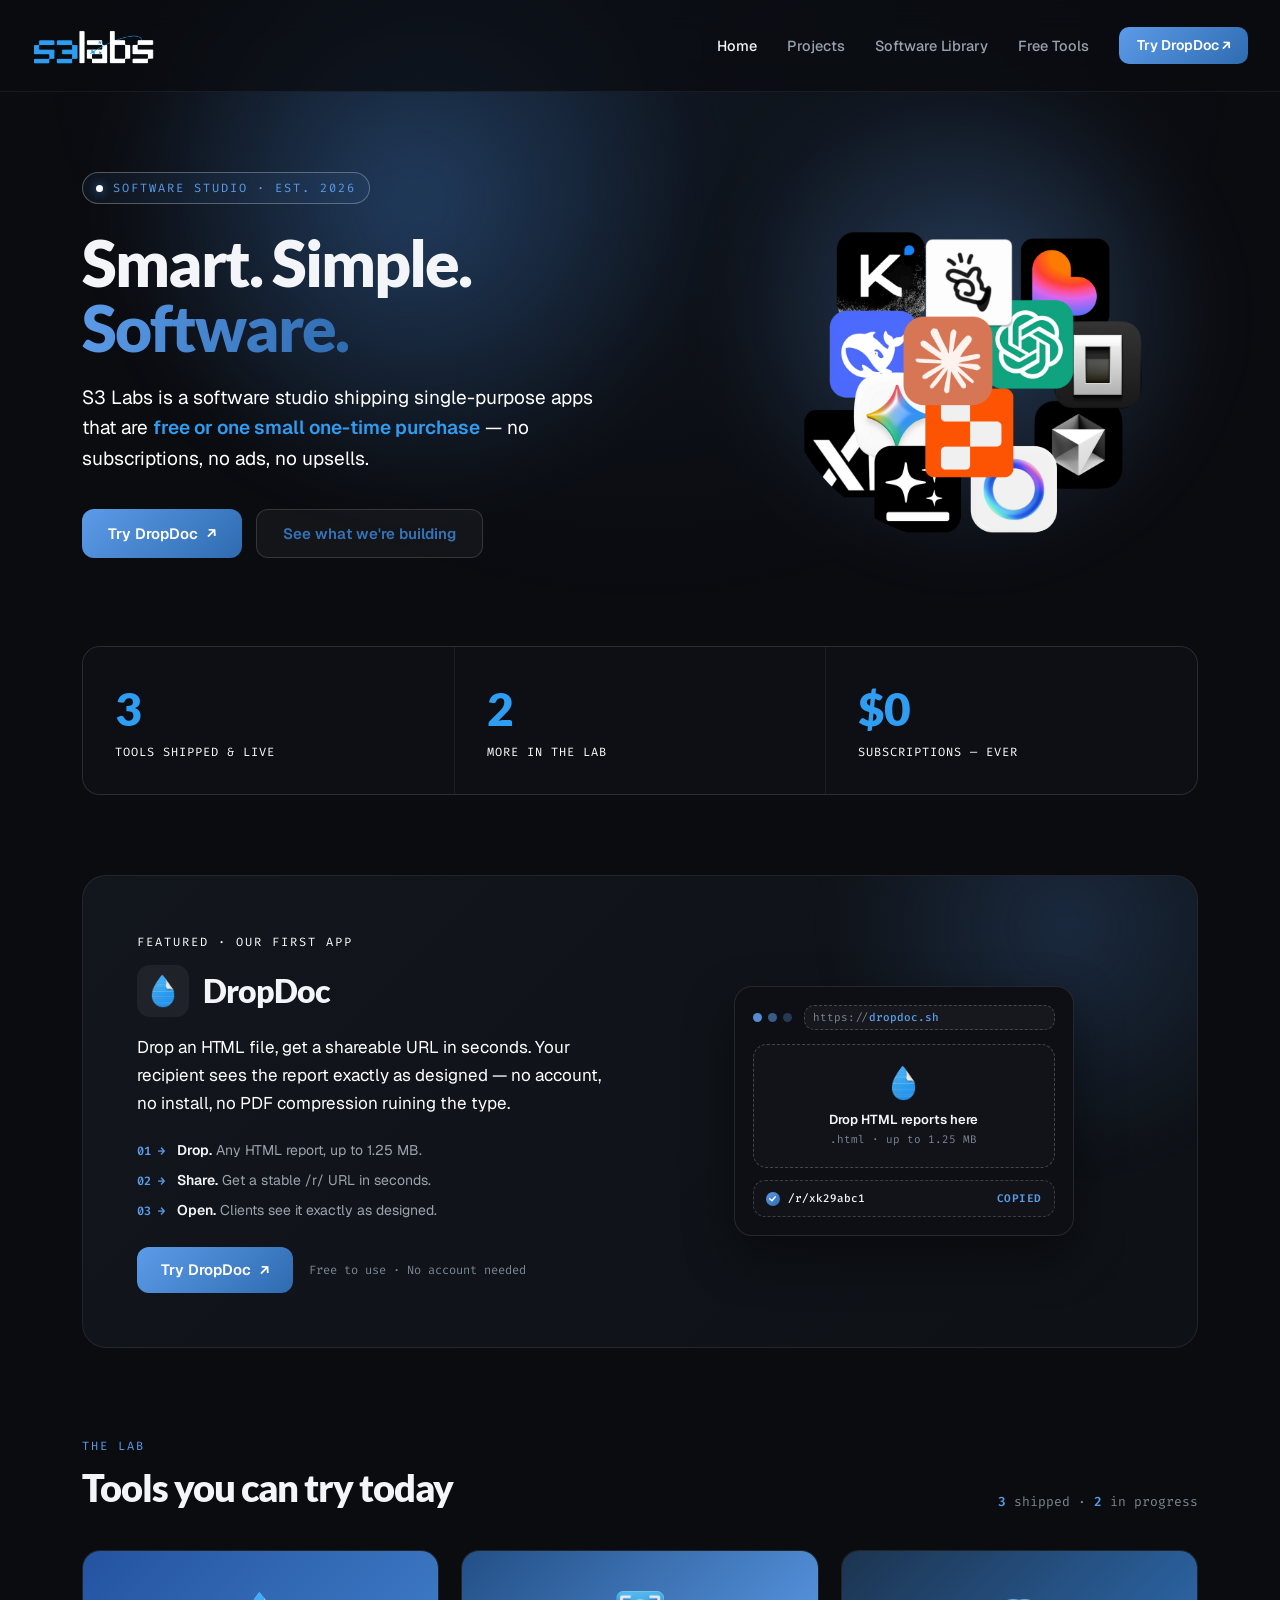
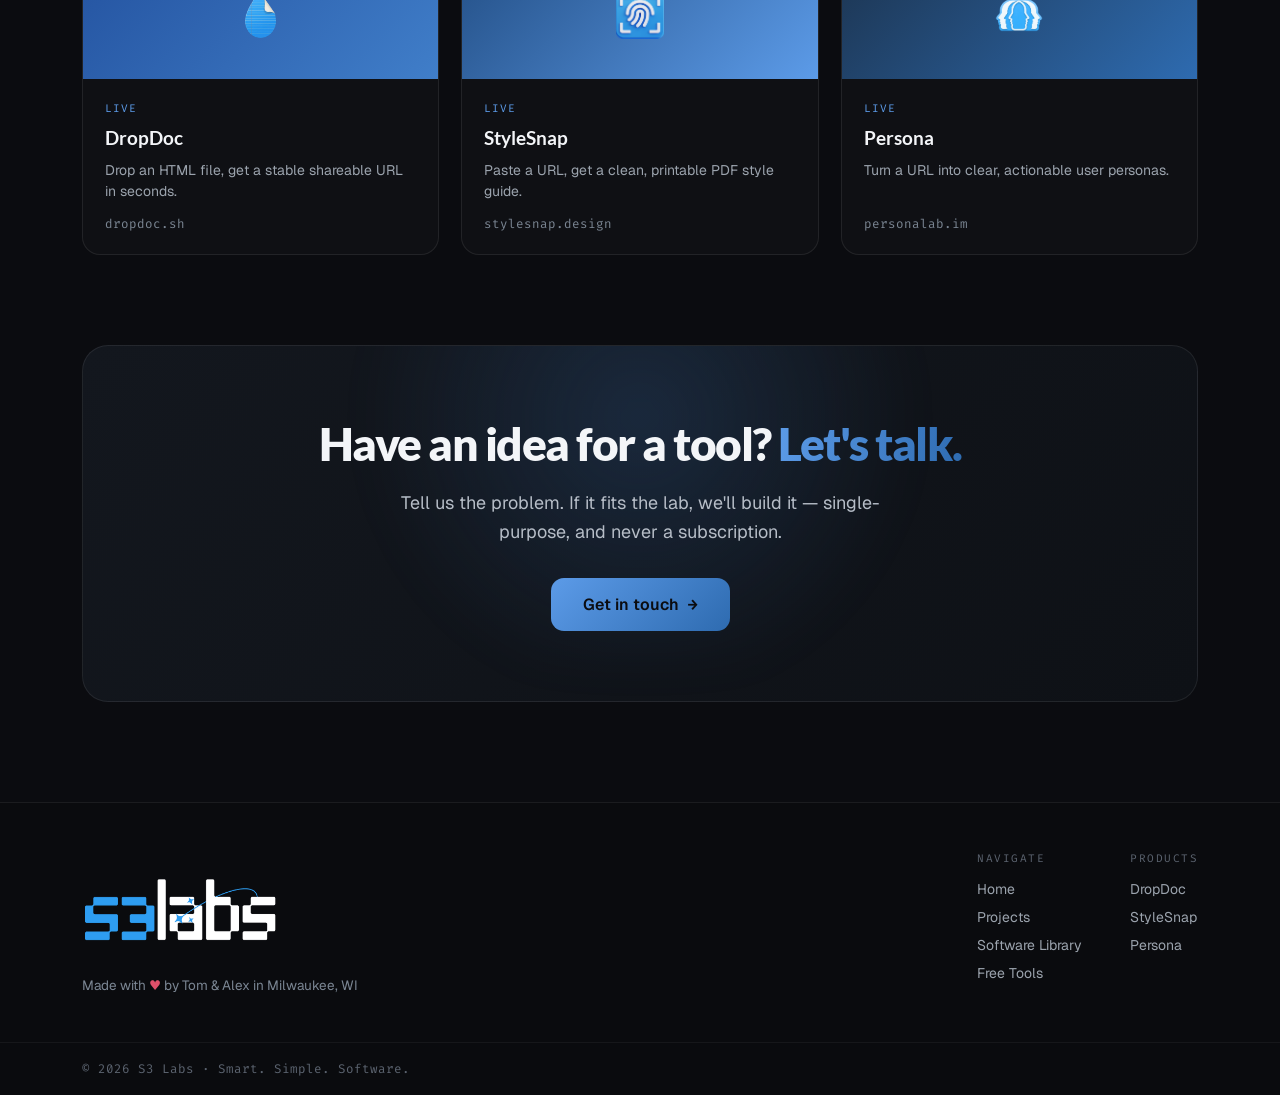
==== commit d80d65c3: "Add Free Tools page with nav links across the site Implements the Claude Design handoff (site/free-t" ====
--- a/index.html
+++ b/index.html
@@ -35,6 +35,7 @@
       <a href="index.html" style="font-size:14.5px;color:#F3F5F8;font-weight:500;">Home</a>
       <a href="projects.html" style="font-size:14.5px;color:#99A1AD;font-weight:500;" class="hv1">Projects</a>
       <a href="library.html" style="font-size:14.5px;color:#99A1AD;font-weight:500;" class="hv1">Software Library</a>
+      <a href="free-tools.html" style="font-size:14.5px;color:#99A1AD;font-weight:500;" class="hv1">Free Tools</a>
       <a href="https://dropdoc.sh" target="_blank" style="font-size:14px;font-weight:600;color:#FFFFFF;background:linear-gradient(135deg,#5C9BE8,#2E6BB0);padding:9px 18px;border-radius:10px;" class="hv2">Try DropDoc <span style="font-family:'Fira Code';">↗</span></a>
     </div>
   </nav>
@@ -176,7 +177,7 @@
         <div style="position:relative;">
           <h2 style="font-family:'Lato';font-weight:900;font-size:46px;letter-spacing:-1.5px;margin:0 0 18px;">Have an idea for a tool? <span style="background:linear-gradient(100deg,#5C9BE8,#2E6BB0);-webkit-background-clip:text;background-clip:text;color:transparent;">Let's talk.</span></h2>
           <p style="font-size:18px;color:#B6BDC7;max-width:520px;margin:0 auto 32px;line-height:1.6;">Tell us the problem. If it fits the lab, we'll build it — single-purpose, and never a subscription.</p>
-          <a href="mailto:tom@casalabs.shop" style="display:inline-flex;align-items:center;gap:9px;font-weight:600;font-size:16px;color:#0B0C10;background:linear-gradient(135deg,#5C9BE8,#2E6BB0);padding:16px 32px;border-radius:13px;" class="hv10">Get in touch <span style="font-family:'Fira Code';">→</span></a>
+          <a href="mailto:tom@tom-panos.com" style="display:inline-flex;align-items:center;gap:9px;font-weight:600;font-size:16px;color:#0B0C10;background:linear-gradient(135deg,#5C9BE8,#2E6BB0);padding:16px 32px;border-radius:13px;" class="hv10">Get in touch <span style="font-family:'Fira Code';">→</span></a>
         </div>
       </div>
     </section>
@@ -194,6 +195,7 @@
             <a href="index.html" style="font-size:14px;color:#9BA3AD;" class="hv11">Home</a>
             <a href="projects.html" style="font-size:14px;color:#9BA3AD;" class="hv11">Projects</a>
             <a href="library.html" style="font-size:14px;color:#9BA3AD;" class="hv11">Software Library</a>
+            <a href="free-tools.html" style="font-size:14px;color:#9BA3AD;" class="hv11">Free Tools</a>
           </div>
           <div style="display:flex;flex-direction:column;gap:10px;">
             <span style="font-family:'Fira Code';font-size:11px;letter-spacing:1.5px;text-transform:uppercase;color:#5C6470;margin-bottom:4px;">Products</span>
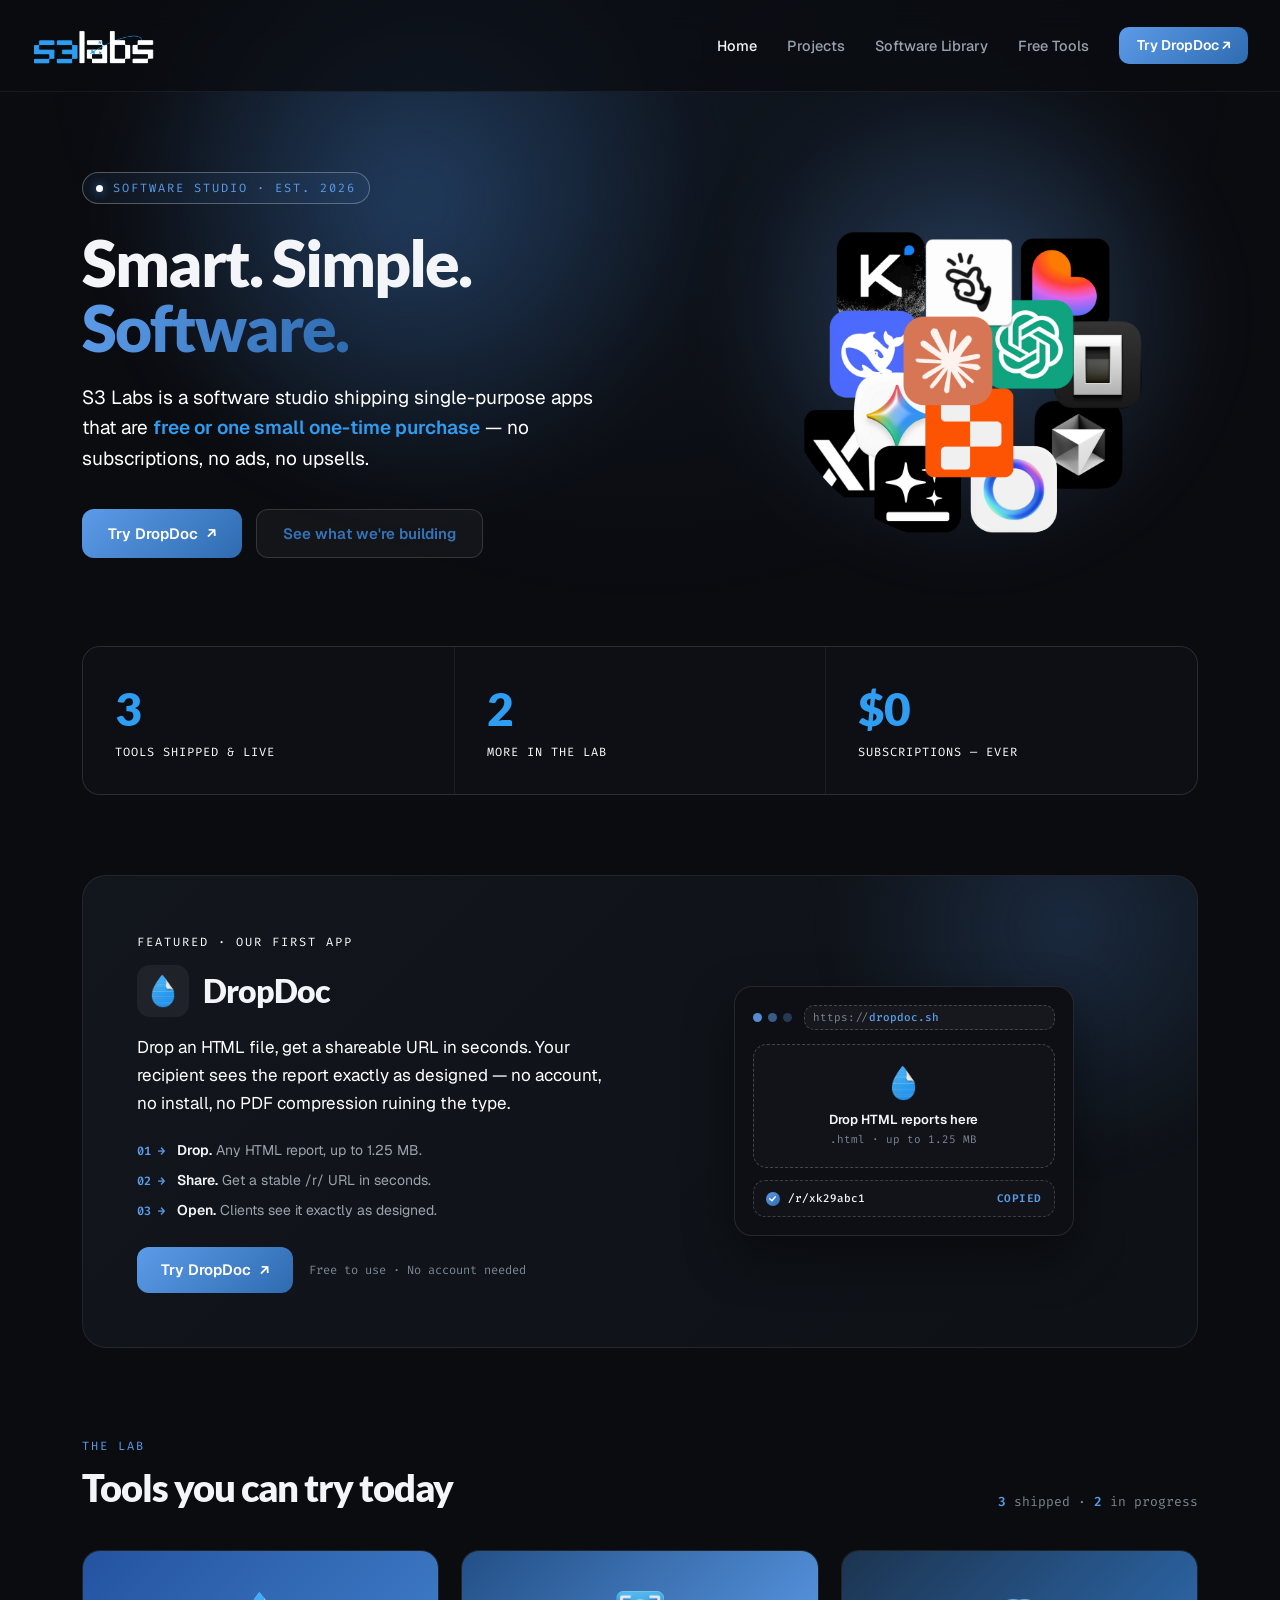
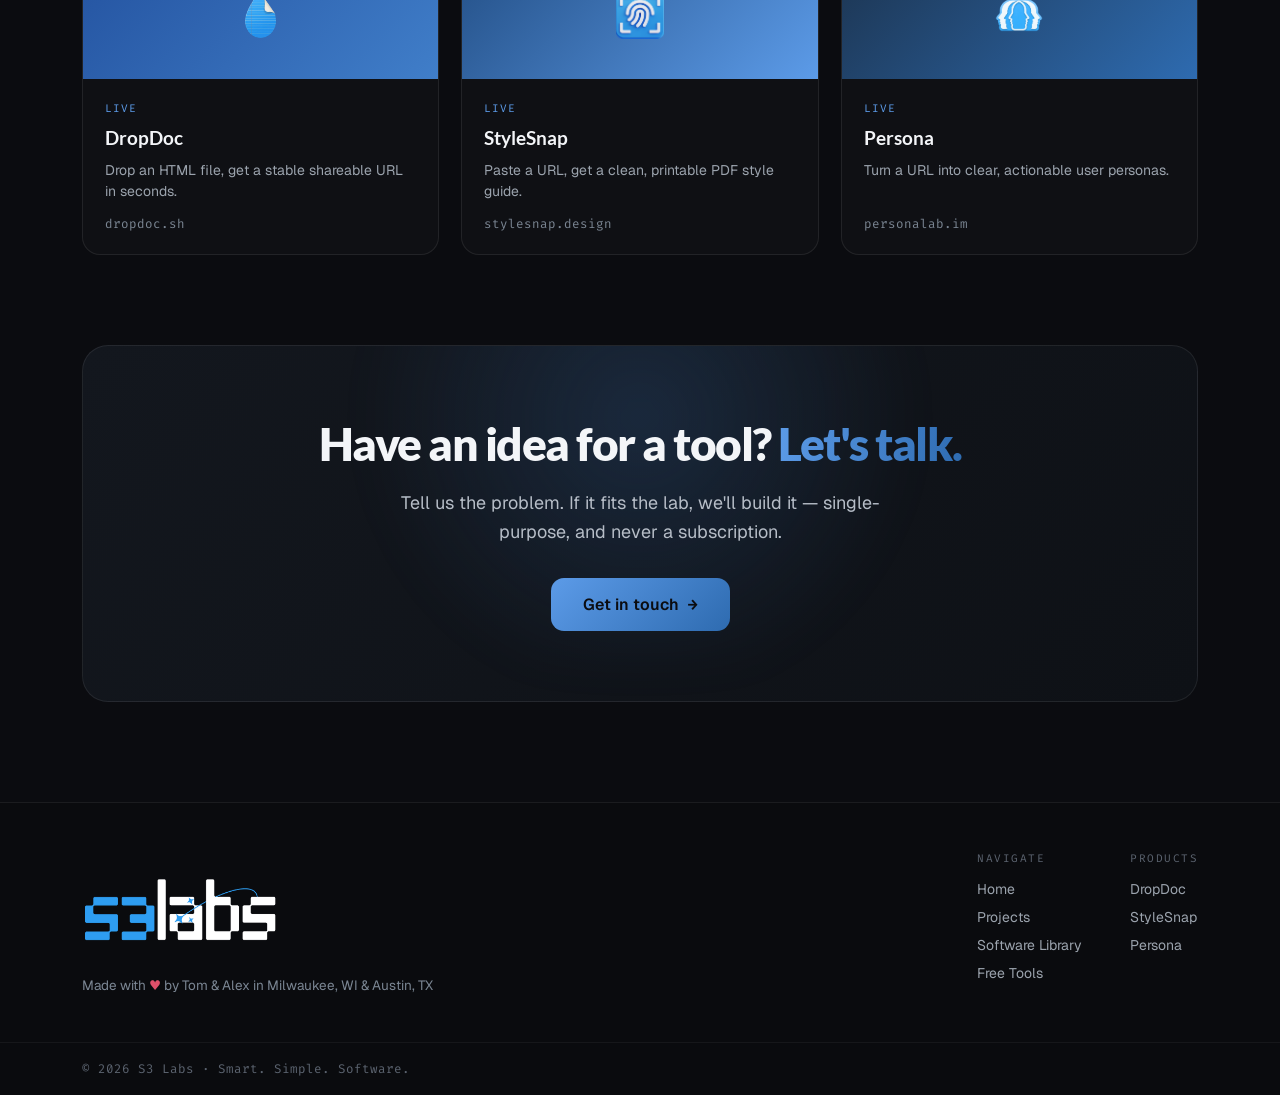
==== commit 6f67ae36: "Update footer logo and text across all pages Swap projects and free-tools footers to the new S3 Labs" ====
--- a/index.html
+++ b/index.html
@@ -177,7 +177,7 @@
         <div style="position:relative;">
           <h2 style="font-family:'Lato';font-weight:900;font-size:46px;letter-spacing:-1.5px;margin:0 0 18px;">Have an idea for a tool? <span style="background:linear-gradient(100deg,#5C9BE8,#2E6BB0);-webkit-background-clip:text;background-clip:text;color:transparent;">Let's talk.</span></h2>
           <p style="font-size:18px;color:#B6BDC7;max-width:520px;margin:0 auto 32px;line-height:1.6;">Tell us the problem. If it fits the lab, we'll build it — single-purpose, and never a subscription.</p>
-          <a href="mailto:tom@tom-panos.com" style="display:inline-flex;align-items:center;gap:9px;font-weight:600;font-size:16px;color:#0B0C10;background:linear-gradient(135deg,#5C9BE8,#2E6BB0);padding:16px 32px;border-radius:13px;" class="hv10">Get in touch <span style="font-family:'Fira Code';">→</span></a>
+          <a href="mailto:tom@s3labs.tech,alex@s3labs.tech" style="display:inline-flex;align-items:center;gap:9px;font-weight:600;font-size:16px;color:#0B0C10;background:linear-gradient(135deg,#5C9BE8,#2E6BB0);padding:16px 32px;border-radius:13px;" class="hv10">Get in touch <span style="font-family:'Fira Code';">→</span></a>
         </div>
       </div>
     </section>
@@ -187,7 +187,7 @@
       <div style="max-width:1180px;margin:0 auto;padding:48px 32px;display:flex;justify-content:space-between;align-items:flex-start;gap:40px;flex-wrap:wrap;">
         <div>
           <a href="index.html" style="display:flex;align-items:center;gap:11px;margin-bottom:14px;"><img src="assets/img/logo-s3labs.png" alt="S3 Labs" style="height:111px;width:198px;display:block;"></a>
-          <p style="font-size:13.5px;color:#7B8693;margin:0;">Made with <span style="color:#e0506a;">♥</span> by Tom &amp; Alex in Milwaukee, WI</p>
+          <p style="font-size:13.5px;color:#7B8693;margin:0;">Made with <span style="color:#e0506a;">♥</span> by Tom &amp; Alex in Milwaukee, WI &amp; Austin, TX</p>
         </div>
         <div style="display:flex;gap:48px;flex-wrap:wrap;">
           <div style="display:flex;flex-direction:column;gap:10px;">
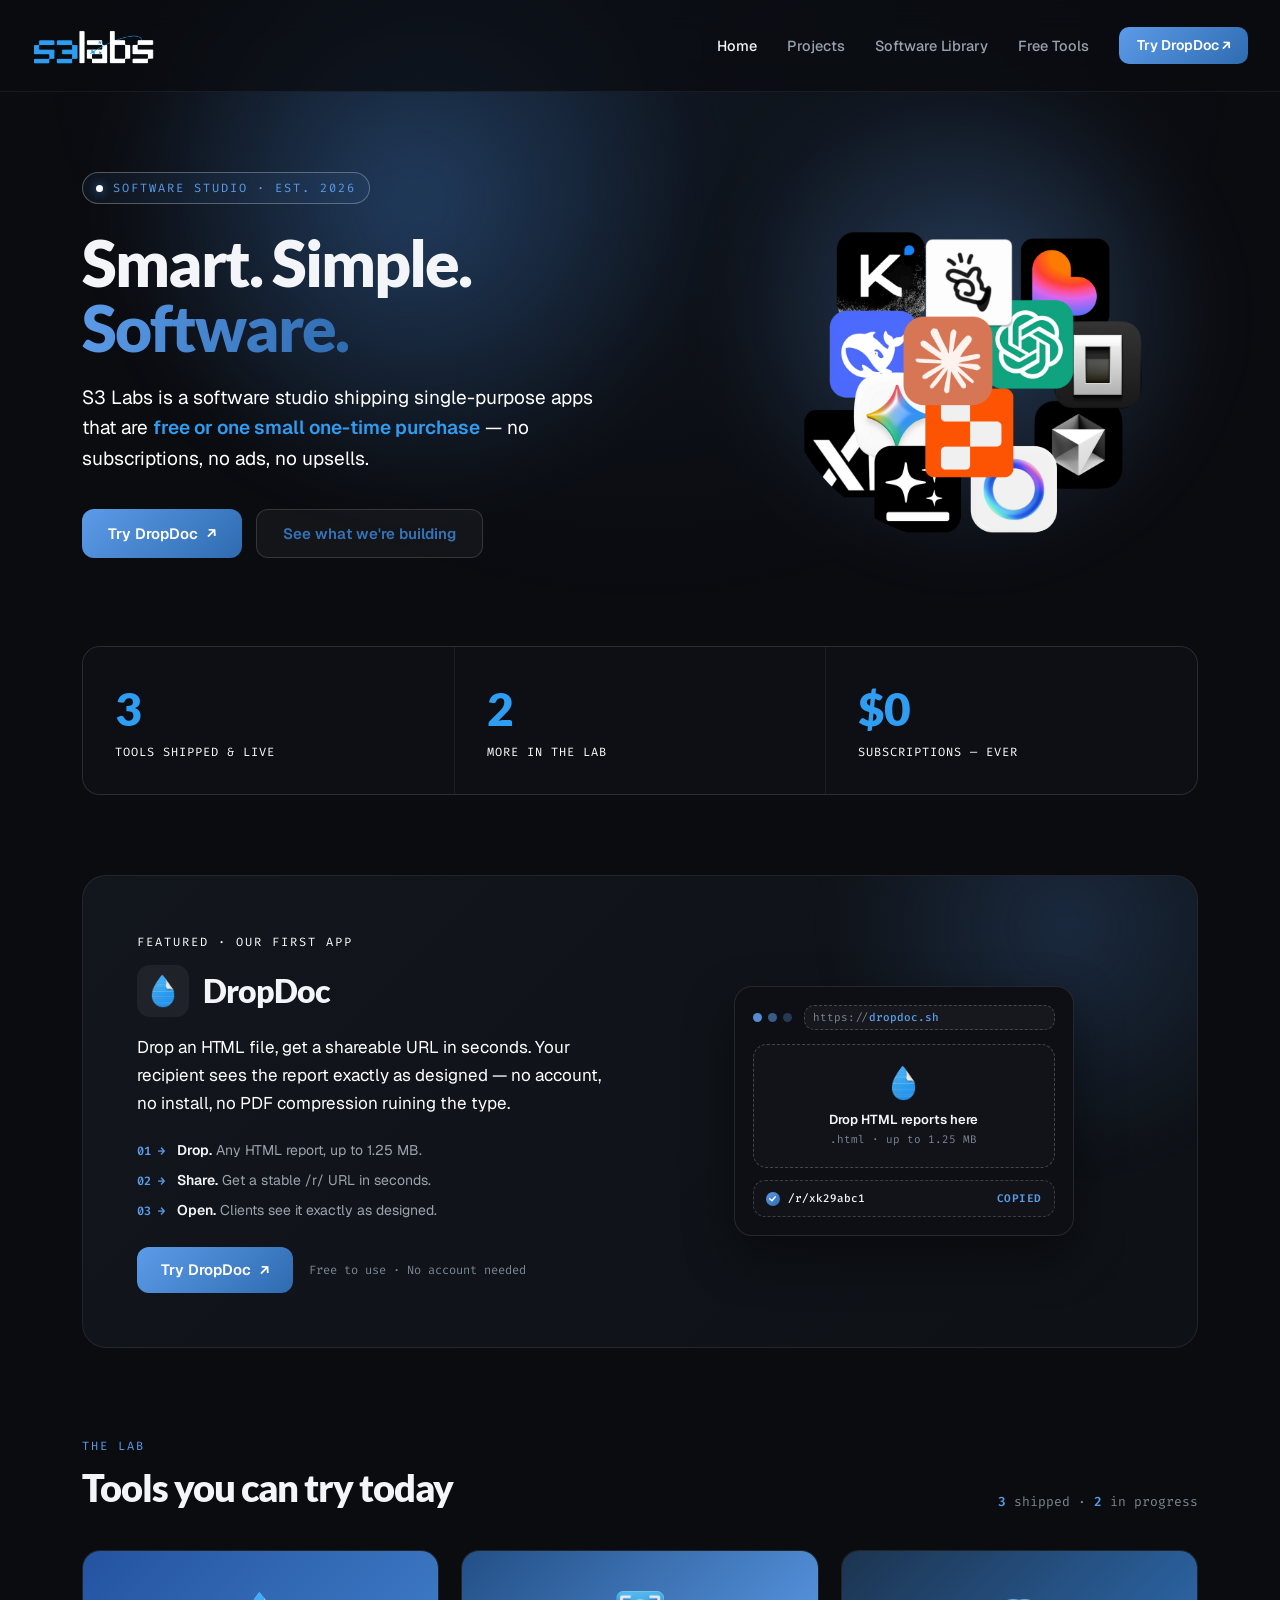
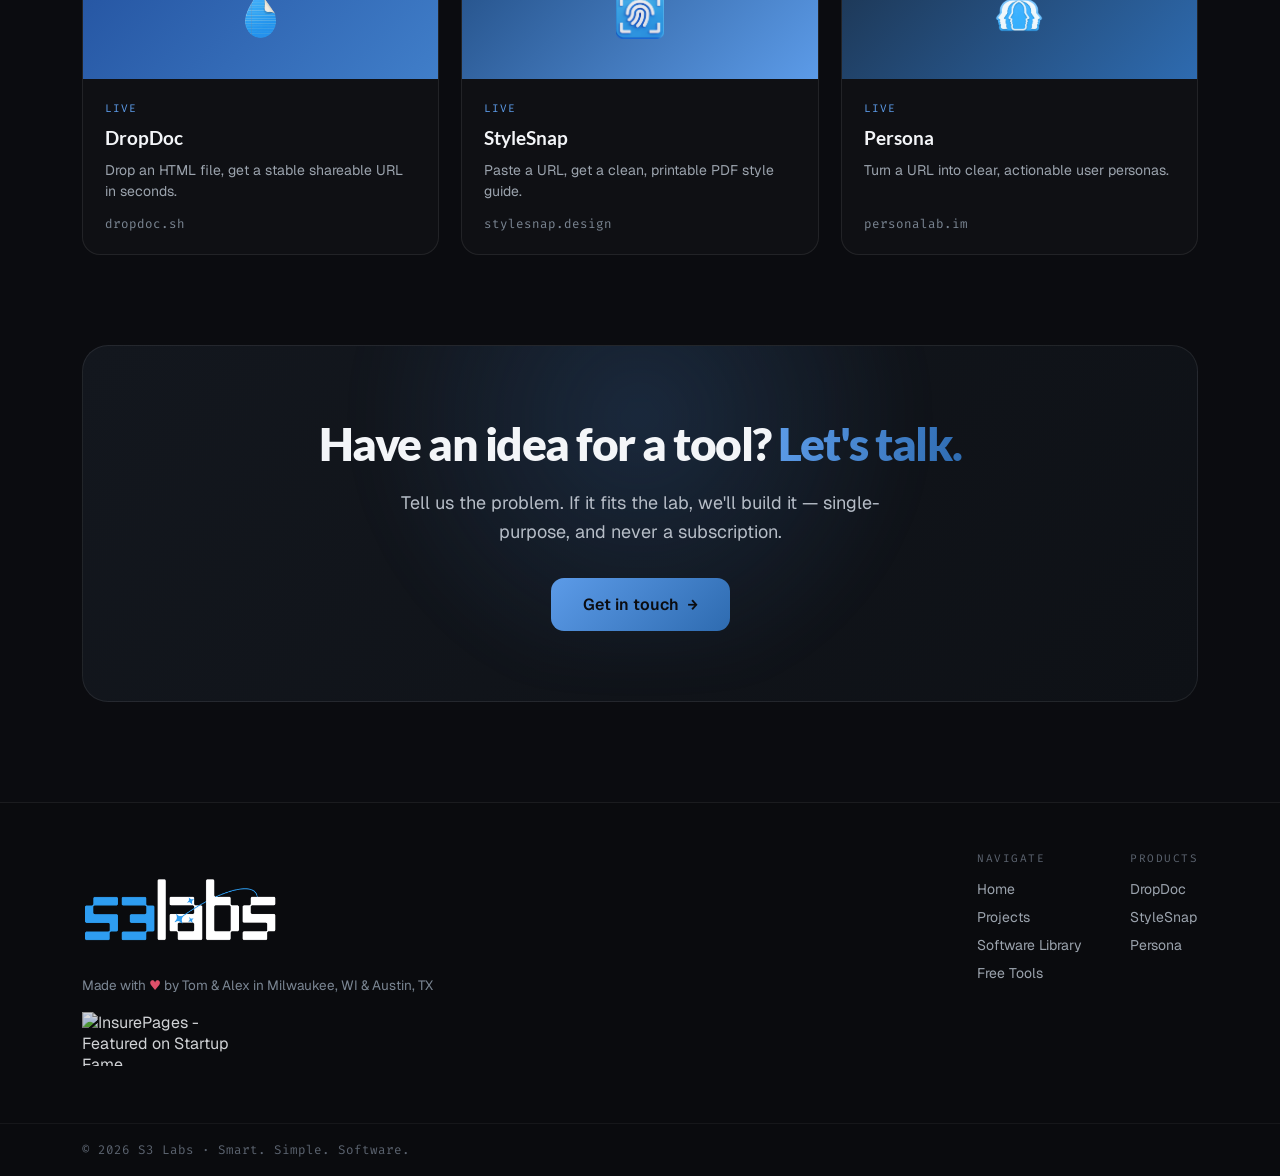
==== commit 1401f383: "Add Startup Fame featured badge to home footer Places the InsurePages "Featured on Startup Fame" bad" ====
--- a/index.html
+++ b/index.html
@@ -188,6 +188,7 @@
         <div>
           <a href="index.html" style="display:flex;align-items:center;gap:11px;margin-bottom:14px;"><img src="assets/img/logo-s3labs.png" alt="S3 Labs" style="height:111px;width:198px;display:block;"></a>
           <p style="font-size:13.5px;color:#7B8693;margin:0;">Made with <span style="color:#e0506a;">♥</span> by Tom &amp; Alex in Milwaukee, WI &amp; Austin, TX</p>
+          <a href="https://startupfa.me/s/insurepages?utm_source=insurepages.com" target="_blank" rel="noopener" style="display:inline-block;margin-top:18px;" class="hv15"><img src="https://startupfa.me/badges/featured/light.webp" alt="InsurePages - Featured on Startup Fame" width="171" height="54" loading="lazy" style="display:block;height:54px;width:171px;"></a>
         </div>
         <div style="display:flex;gap:48px;flex-wrap:wrap;">
           <div style="display:flex;flex-direction:column;gap:10px;">
--- a/assets/css/styles.css
+++ b/assets/css/styles.css
@@ -31,6 +31,8 @@
 .hv12:hover{transform:translateY(-1px) !important;box-shadow:0 10px 28px rgba(64,126,201,.38) !important}
 .hv13:hover{transform:translateY(-4px) !important;border-color:rgba(92,155,232,.4) !important;background:rgba(92,155,232,.05) !important}
 .hv14:hover{border-color:rgba(92,155,232,.4) !important}
+.hv15{opacity:.85;transition:opacity .2s ease,transform .2s ease}
+.hv15:hover{opacity:1 !important;transform:translateY(-2px) !important}
 
 /* ---------- responsive ---------- */
 @media (max-width:960px){
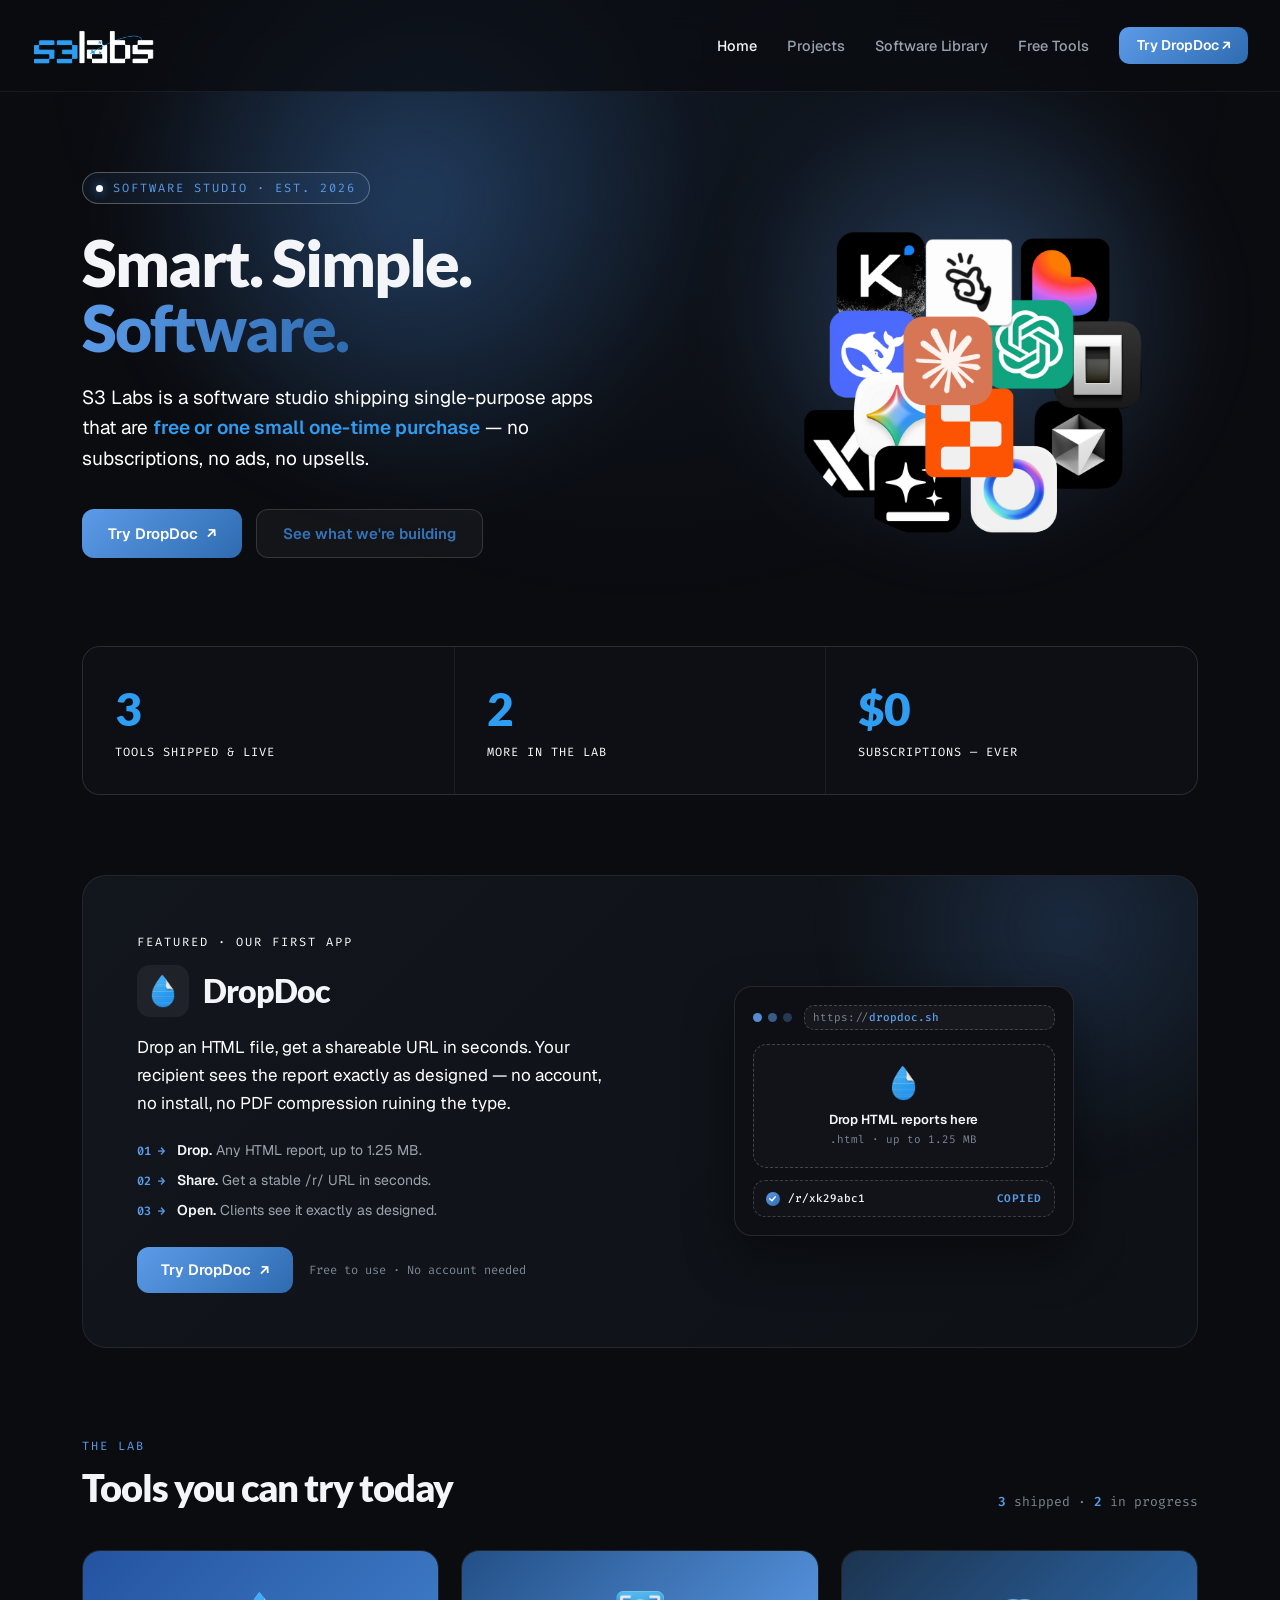
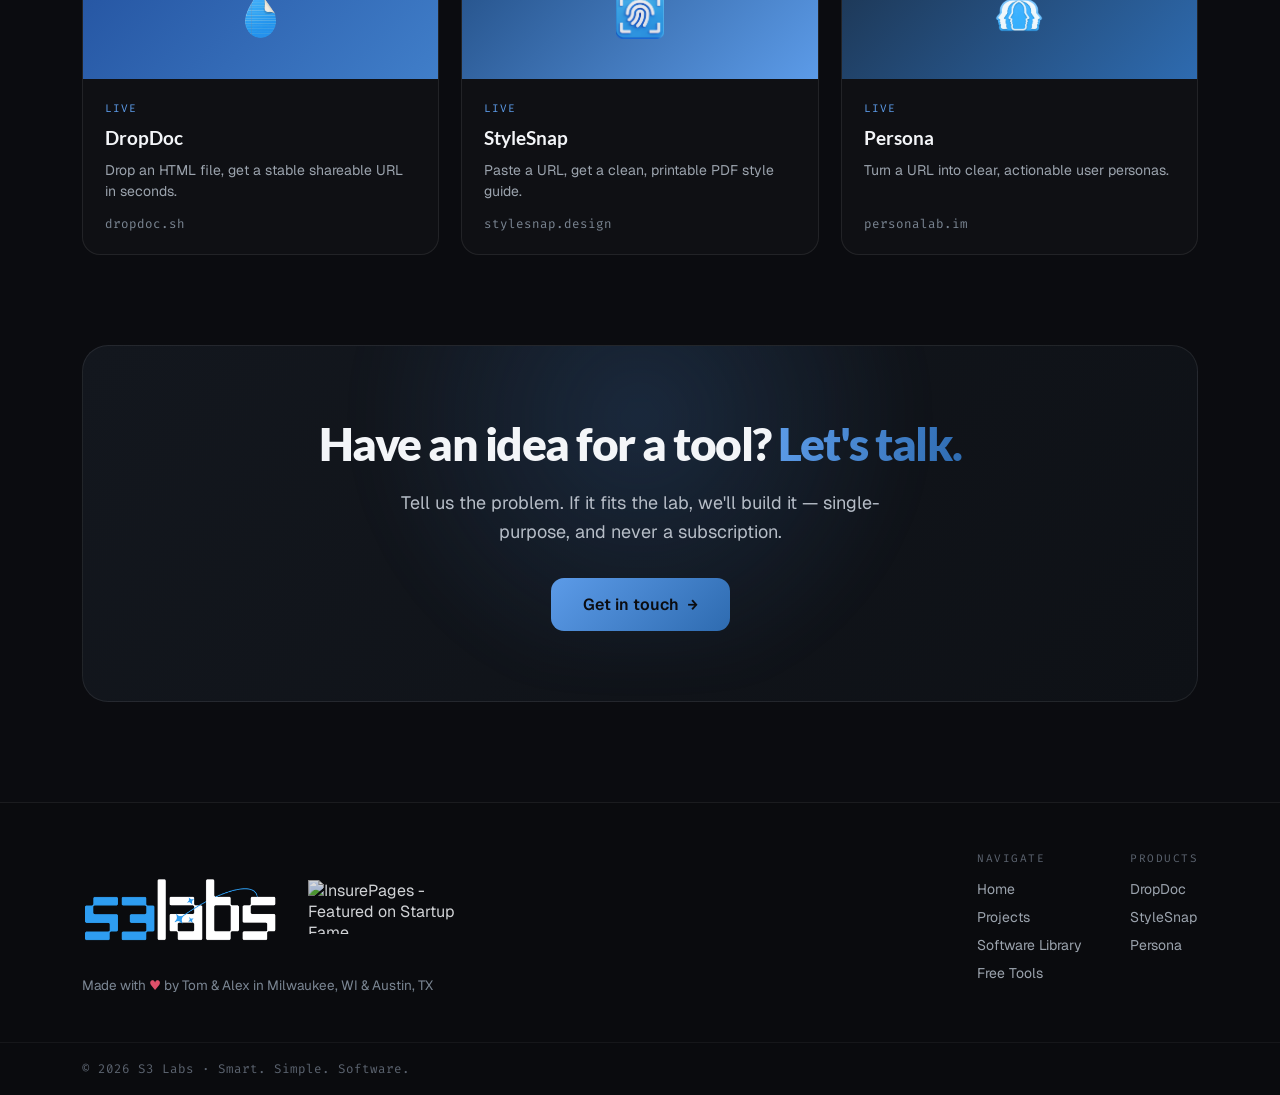
==== commit 157d8ff4: "Move Startup Fame badge beside the footer logo Wraps the logo and badge anchors in a centered flex r" ====
--- a/index.html
+++ b/index.html
@@ -186,9 +186,11 @@
     <footer style="border-top:1px solid rgba(255,255,255,.07);background:#0A0B0E;">
       <div style="max-width:1180px;margin:0 auto;padding:48px 32px;display:flex;justify-content:space-between;align-items:flex-start;gap:40px;flex-wrap:wrap;">
         <div>
-          <a href="index.html" style="display:flex;align-items:center;gap:11px;margin-bottom:14px;"><img src="assets/img/logo-s3labs.png" alt="S3 Labs" style="height:111px;width:198px;display:block;"></a>
+          <div style="display:flex;align-items:center;gap:28px;flex-wrap:wrap;margin-bottom:14px;">
+            <a href="index.html" style="display:flex;align-items:center;gap:11px;"><img src="assets/img/logo-s3labs.png" alt="S3 Labs" style="height:111px;width:198px;display:block;"></a>
+            <a href="https://startupfa.me/s/insurepages?utm_source=insurepages.com" target="_blank" rel="noopener" style="display:inline-block;" class="hv15"><img src="https://startupfa.me/badges/featured/light.webp" alt="InsurePages - Featured on Startup Fame" width="171" height="54" loading="lazy" style="display:block;height:54px;width:171px;"></a>
+          </div>
           <p style="font-size:13.5px;color:#7B8693;margin:0;">Made with <span style="color:#e0506a;">♥</span> by Tom &amp; Alex in Milwaukee, WI &amp; Austin, TX</p>
-          <a href="https://startupfa.me/s/insurepages?utm_source=insurepages.com" target="_blank" rel="noopener" style="display:inline-block;margin-top:18px;" class="hv15"><img src="https://startupfa.me/badges/featured/light.webp" alt="InsurePages - Featured on Startup Fame" width="171" height="54" loading="lazy" style="display:block;height:54px;width:171px;"></a>
         </div>
         <div style="display:flex;gap:48px;flex-wrap:wrap;">
           <div style="display:flex;flex-direction:column;gap:10px;">
